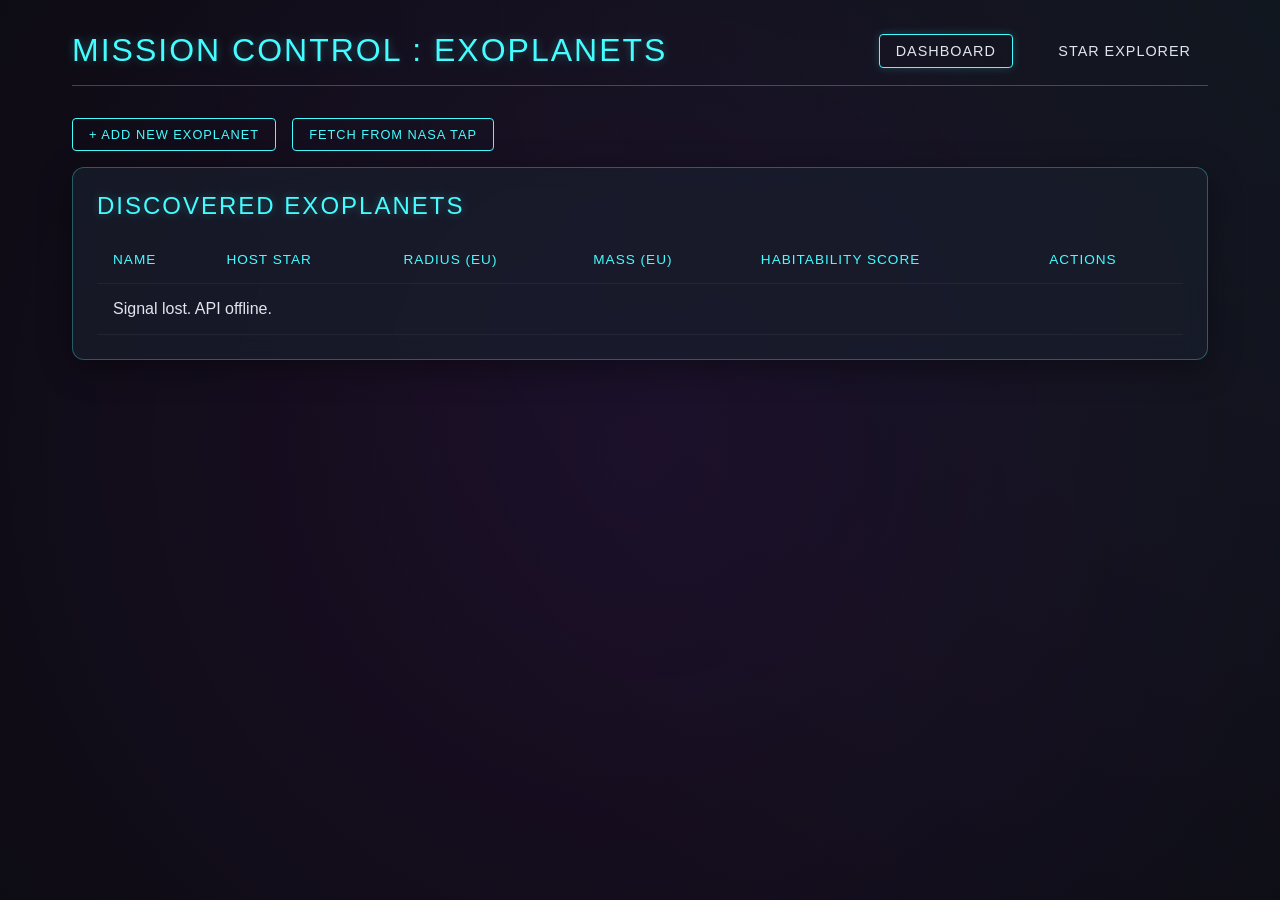
==== frontend/index.html @ 8d5ca217 "Complete project modules: backend, frontend, database scripts" ====
<!DOCTYPE html>
<html lang="en">
<head>
    <meta charset="UTF-8">
    <meta name="viewport" content="width=device-width, initial-scale=1.0">
    <title>Exoplanet Habitability Catalog</title>
    <link rel="stylesheet" href="css/style.css">
</head>
<body>
    <div class="container">
        <header>
            <h1>MISSION CONTROL : EXOPLANETS</h1>
            <nav>
                <a href="index.html" class="active">Dashboard</a>
                <a href="star-explorer.html">Star Explorer</a>
            </nav>
        </header>

        <div class="controls">
            <button class="btn" id="btnAddPlanet">+ Add New Exoplanet</button>
            <button class="btn" id="btnFetchNasa">Fetch from NASA TAP</button>
        </div>

        <div class="glass-panel">
            <h2>Discovered Exoplanets</h2>
            <table id="planetsTable">
                <thead>
                    <tr>
                        <th>Name</th>
                        <th>Host Star</th>
                        <th>Radius (Eu)</th>
                        <th>Mass (Eu)</th>
                        <th>Habitability Score</th>
                        <th>Actions</th>
                    </tr>
                </thead>
                <tbody>
                    <!-- Populated by JS -->
                </tbody>
            </table>
        </div>
    </div>

    <!-- Modal for Add/Edit -->
    <div class="modal-backdrop" id="planetModal">
        <div class="glass-panel modal">
            <h2 id="modalTitle">Add Exoplanet</h2>
            <form id="planetForm">
                <input type="hidden" id="planetId">
                <div class="form-group">
                    <label>Planet Name</label>
                    <input type="text" id="name" required>
                </div>
                <div class="form-group">
                    <label>Star ID (Temporary text input)</label>
                    <input type="number" id="starId" value="1" required>
                </div>
                <div class="form-group">
                    <label>Radius (Earth Radii)</label>
                    <input type="number" step="0.01" id="radius">
                </div>
                <div class="form-group">
                    <label>Mass (Earth Masses)</label>
                    <input type="number" step="0.01" id="mass">
                </div>
                <div class="form-group">
                    <label>Orbital Period (Days)</label>
                    <input type="number" step="0.01" id="orbitalPeriod">
                </div>
                <div class="form-group">
                    <label>Equilibrium Temp (K)</label>
                    <input type="number" step="0.1" id="temp">
                </div>
                <div style="display:flex; gap:1rem; margin-top:1.5rem">
                    <button type="submit" class="btn">Save</button>
                    <button type="button" class="btn btn-danger" id="btnCancel">Cancel</button>
                </div>
            </form>
        </div>
    </div>

    <script src="js/app.js"></script>
</body>
</html>
---- frontend/css/style.css ----
:root {
  --bg-color: #0b0c10;
  --panel-bg: rgba(25, 30, 45, 0.7);
  --panel-border: rgba(69, 252, 255, 0.3);
  --accent-cyan: #45fcff;
  --accent-purple: #b624ff;
  --text-main: #e0e6ed;
  --text-muted: #8b9eb5;
  --danger: #ff4c4c;
  --success: #39ff14;
}

* {
  box-sizing: border-box;
  margin: 0;
  padding: 0;
}

body {
  background: var(--bg-color) url('https://www.transparenttextures.com/patterns/stardust.png');
  color: var(--text-main);
  font-family: 'Segoe UI', Tahoma, Geneva, Verdana, sans-serif;
  min-height: 100vh;
  position: relative;
}

/* Nebula effect */
body::before {
  content: '';
  position: fixed;
  top: -50%;
  left: -50%;
  width: 200%;
  height: 200%;
  background: radial-gradient(circle at center, rgba(182, 36, 255, 0.1) 0%, transparent 60%),
              radial-gradient(circle at 80% 20%, rgba(69, 252, 255, 0.05) 0%, transparent 50%);
  z-index: -1;
}

.container {
  max-width: 1200px;
  margin: 0 auto;
  padding: 2rem;
}

header {
  display: flex;
  justify-content: space-between;
  align-items: center;
  margin-bottom: 2rem;
  padding-bottom: 1rem;
  border-bottom: 1px solid var(--panel-border);
}

h1, h2 {
  font-weight: 300;
  letter-spacing: 2px;
  text-transform: uppercase;
  color: var(--accent-cyan);
  text-shadow: 0 0 10px rgba(69, 252, 255, 0.3);
}

nav a {
  color: var(--text-main);
  text-decoration: none;
  margin-left: 1.5rem;
  padding: 0.5rem 1rem;
  border: 1px solid transparent;
  transition: all 0.3s ease;
  text-transform: uppercase;
  font-size: 0.9rem;
  letter-spacing: 1px;
}

nav a:hover, nav a.active {
  border-color: var(--accent-cyan);
  border-radius: 4px;
  box-shadow: 0 0 10px rgba(69, 252, 255, 0.2);
}

.glass-panel {
  background: var(--panel-bg);
  backdrop-filter: blur(10px);
  -webkit-backdrop-filter: blur(10px);
  border: 1px solid var(--panel-border);
  border-radius: 12px;
  padding: 1.5rem;
  box-shadow: 0 8px 32px 0 rgba(0, 0, 0, 0.37);
  margin-bottom: 1.5rem;
}

/* Table styles */
table {
  width: 100%;
  border-collapse: collapse;
  margin-top: 1rem;
}

th, td {
  padding: 1rem;
  text-align: left;
  border-bottom: 1px solid rgba(255,255,255,0.05);
}

th {
  color: var(--accent-cyan);
  font-weight: 500;
  letter-spacing: 1px;
  text-transform: uppercase;
  font-size: 0.85rem;
}

tr:hover {
  background-color: rgba(255,255,255,0.02);
}

/* Buttons */
.btn {
  background: transparent;
  color: var(--accent-cyan);
  border: 1px solid var(--accent-cyan);
  padding: 0.5rem 1rem;
  border-radius: 4px;
  cursor: pointer;
  transition: all 0.3s;
  text-transform: uppercase;
  font-size: 0.8rem;
  letter-spacing: 1px;
}

.btn:hover {
  background: rgba(69, 252, 255, 0.1);
  box-shadow: 0 0 10px rgba(69, 252, 255, 0.3);
}

.btn-danger {
  color: var(--danger);
  border-color: var(--danger);
}
.btn-danger:hover {
  background: rgba(255, 76, 76, 0.1);
  box-shadow: 0 0 10px rgba(255, 76, 76, 0.3);
}

/* Score Ring */
.score-badge {
  display: inline-block;
  padding: 0.3rem 0.6rem;
  border-radius: 20px;
  font-weight: bold;
  font-size: 0.9rem;
}
.score-high { color: var(--success); text-shadow: 0 0 5px rgba(57,255,20,0.5); }
.score-med { color: #ffd700; text-shadow: 0 0 5px rgba(255,215,0,0.5); }
.score-low { color: var(--danger); text-shadow: 0 0 5px rgba(255,76,76,0.5); }

/* Drift Alert */
.drift-alert {
  font-size: 0.8rem;
  color: #ff9800;
  margin-top: 0.2rem;
  display: flex;
  align-items: center;
  gap: 0.3rem;
}

/* Modal */
.modal-backdrop {
  position: fixed;
  top: 0; left: 0; width: 100%; height: 100%;
  background: rgba(0,0,0,0.7);
  backdrop-filter: blur(5px);
  display: none;
  justify-content: center;
  align-items: center;
  z-index: 1000;
}

.modal {
  width: 500px;
  max-width: 90%;
}

.modal.active, .modal-backdrop.active {
  display: flex;
}

.form-group {
  margin-bottom: 1rem;
}
.form-group label {
  display: block;
  margin-bottom: 0.5rem;
  color: var(--text-muted);
  font-size: 0.9rem;
}
.form-group input, .form-group select {
  width: 100%;
  background: rgba(0,0,0,0.3);
  border: 1px solid rgba(255,255,255,0.1);
  color: #fff;
  padding: 0.75rem;
  border-radius: 4px;
}
.form-group input:focus {
  outline: none;
  border-color: var(--accent-cyan);
}

.controls {
  display: flex;
  gap: 1rem;
  margin-bottom: 1rem;
}
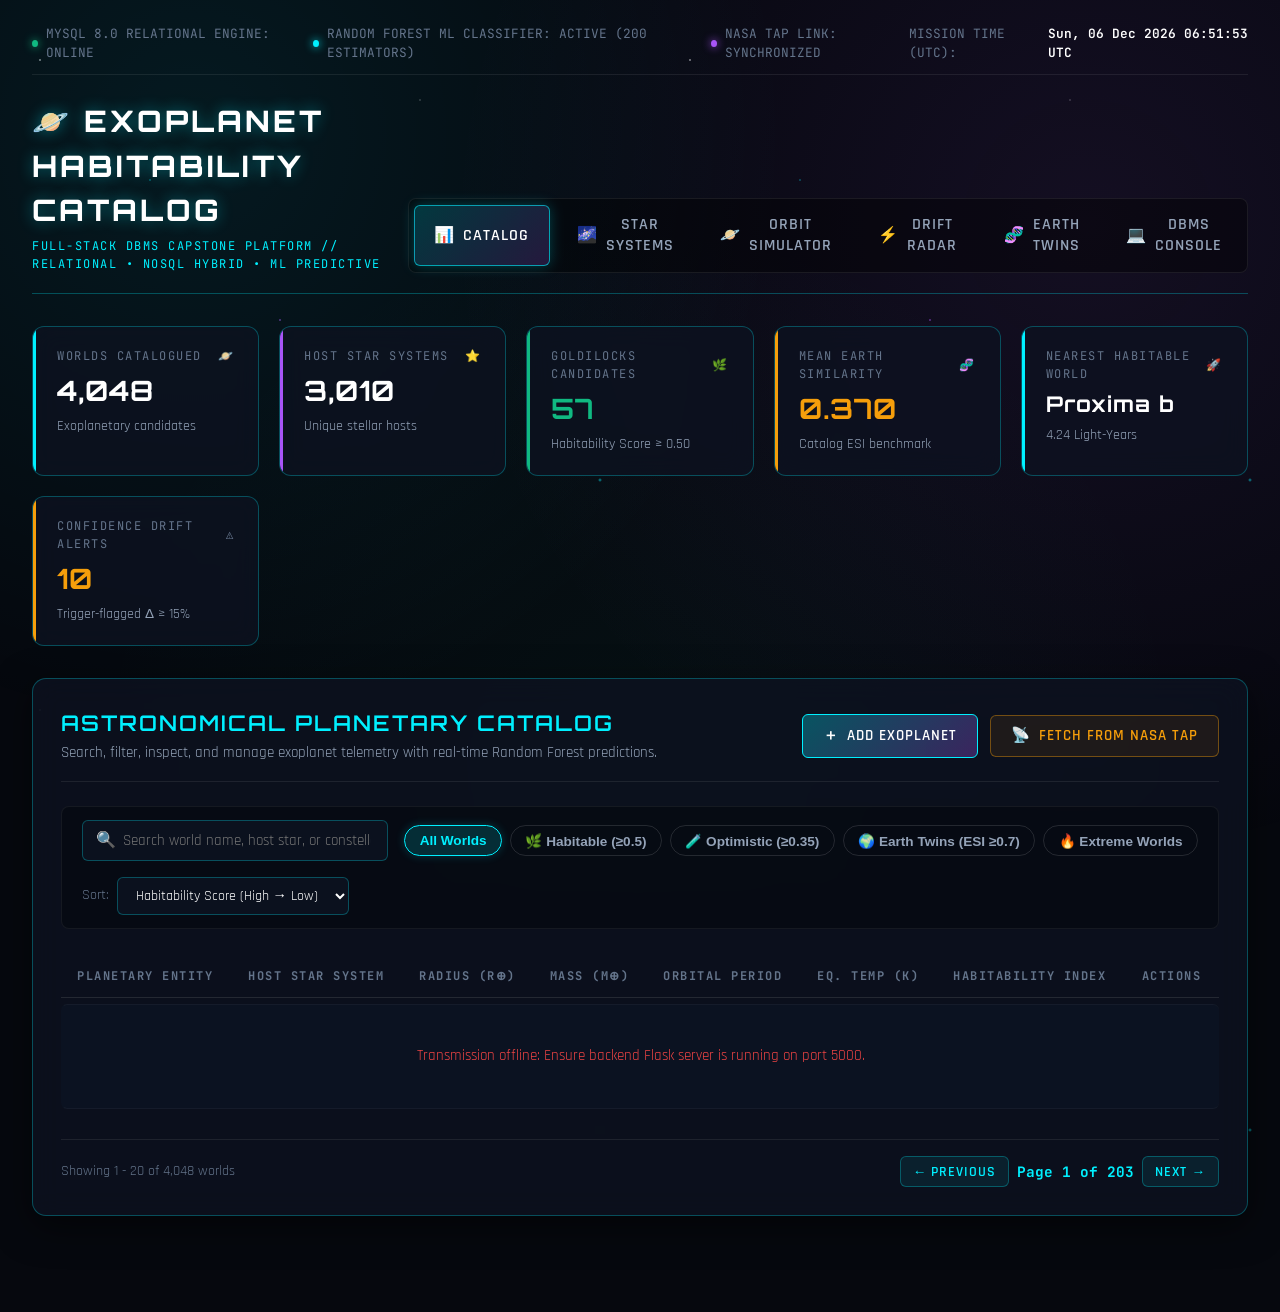
==== commit 43fb0b15: "Mega DBMS Upgrade: 3010 real star systems, 3NF schema, interactive orbit simulator, SQL workbench co" ====
--- a/frontend/index.html
+++ b/frontend/index.html
@@ -3,82 +3,462 @@
 <head>
     <meta charset="UTF-8">
     <meta name="viewport" content="width=device-width, initial-scale=1.0">
-    <title>Exoplanet Habitability Catalog</title>
+    <title>Exoplanet Habitability Catalog // DBMS Mission Control</title>
     <link rel="stylesheet" href="css/style.css">
 </head>
 <body>
-    <div class="container">
-        <header>
-            <h1>MISSION CONTROL : EXOPLANETS</h1>
-            <nav>
-                <a href="index.html" class="active">Dashboard</a>
-                <a href="star-explorer.html">Star Explorer</a>
+    <div class="mission-wrapper">
+        <!-- TOP TELEMETRY STATUS BAR -->
+        <div class="telemetry-ticker">
+            <div class="ticker-items">
+                <div class="ticker-item">
+                    <span class="pulse-dot"></span>
+                    <span>MYSQL 8.0 RELATIONAL ENGINE: ONLINE</span>
+                </div>
+                <div class="ticker-item">
+                    <span class="pulse-dot blue"></span>
+                    <span>RANDOM FOREST ML CLASSIFIER: ACTIVE (200 ESTIMATORS)</span>
+                </div>
+                <div class="ticker-item">
+                    <span class="pulse-dot purple"></span>
+                    <span>NASA TAP LINK: SYNCHRONIZED</span>
+                </div>
+            </div>
+            <div class="ticker-item">
+                <span>MISSION TIME (UTC):</span>
+                <span id="missionTimeClock" style="color: #fff; font-weight: 600;">--:--:-- UTC</span>
+            </div>
+        </div>
+
+        <!-- MAIN MISSION HEADER -->
+        <header class="mission-header">
+            <div class="brand-title">
+                <h1>🪐 EXOPLANET HABITABILITY CATALOG</h1>
+                <div class="badge-sub">FULL-STACK DBMS CAPSTONE PLATFORM // RELATIONAL • NOSQL HYBRID • ML PREDICTIVE</div>
+            </div>
+            <nav class="nav-tabs">
+                <button class="tab-btn active" data-tab="catalog"><span class="tab-icon">📊</span> Catalog</button>
+                <button class="tab-btn" data-tab="stars"><span class="tab-icon">🌌</span> Star Systems</button>
+                <button class="tab-btn" data-tab="orbit"><span class="tab-icon">🪐</span> Orbit Simulator</button>
+                <button class="tab-btn" data-tab="drift"><span class="tab-icon">⚡</span> Drift Radar</button>
+                <button class="tab-btn" data-tab="twins"><span class="tab-icon">🧬</span> Earth Twins</button>
+                <button class="tab-btn" data-tab="dbms"><span class="tab-icon">💻</span> DBMS Console</button>
             </nav>
         </header>
 
-        <div class="controls">
-            <button class="btn" id="btnAddPlanet">+ Add New Exoplanet</button>
-            <button class="btn" id="btnFetchNasa">Fetch from NASA TAP</button>
-        </div>
-
-        <div class="glass-panel">
-            <h2>Discovered Exoplanets</h2>
-            <table id="planetsTable">
-                <thead>
-                    <tr>
-                        <th>Name</th>
-                        <th>Host Star</th>
-                        <th>Radius (Eu)</th>
-                        <th>Mass (Eu)</th>
-                        <th>Habitability Score</th>
-                        <th>Actions</th>
-                    </tr>
-                </thead>
-                <tbody>
-                    <!-- Populated by JS -->
-                </tbody>
-            </table>
-        </div>
+        <!-- MISSION CONTROL HUD CARDS -->
+        <section class="hud-grid" id="hudMetricsGrid">
+            <div class="hud-card">
+                <div class="hud-label"><span>Worlds Catalogued</span> <span>🪐</span></div>
+                <div class="hud-value" id="hudTotalPlanets">4,048</div>
+                <div class="hud-sub">Exoplanetary candidates</div>
+            </div>
+            <div class="hud-card purple">
+                <div class="hud-label"><span>Host Star Systems</span> <span>⭐</span></div>
+                <div class="hud-value" id="hudTotalStars">3,010</div>
+                <div class="hud-sub">Unique stellar hosts</div>
+            </div>
+            <div class="hud-card emerald">
+                <div class="hud-label"><span>Goldilocks Candidates</span> <span>🌿</span></div>
+                <div class="hud-value" id="hudHabitableCount" style="color: var(--accent-emerald);">57</div>
+                <div class="hud-sub">Habitability Score &ge; 0.50</div>
+            </div>
+            <div class="hud-card gold">
+                <div class="hud-label"><span>Mean Earth Similarity</span> <span>🧬</span></div>
+                <div class="hud-value" id="hudAvgEsi" style="color: var(--accent-gold);">0.370</div>
+                <div class="hud-sub">Catalog ESI benchmark</div>
+            </div>
+            <div class="hud-card">
+                <div class="hud-label"><span>Nearest Habitable World</span> <span>🚀</span></div>
+                <div class="hud-value" id="hudNearestWorld" style="font-size: 1.35rem;">Proxima b</div>
+                <div class="hud-sub" id="hudNearestDist">4.24 Light-Years</div>
+            </div>
+            <div class="hud-card gold">
+                <div class="hud-label"><span>Confidence Drift Alerts</span> <span>⚠️</span></div>
+                <div class="hud-value" id="hudDriftCount" style="color: var(--accent-gold);">10</div>
+                <div class="hud-sub">Trigger-flagged &Delta; &ge; 15%</div>
+            </div>
+        </section>
+
+        <!-- ==================================================================
+             TAB 1: CATALOG DASHBOARD
+             ================================================================== -->
+        <main class="tab-content active" id="tab-catalog">
+            <div class="glass-panel">
+                <div class="panel-header-row">
+                    <div class="panel-title">
+                        <h2>Astronomical Planetary Catalog</h2>
+                        <p>Search, filter, inspect, and manage exoplanet telemetry with real-time Random Forest predictions.</p>
+                    </div>
+                    <div class="btn-action-group">
+                        <button class="btn-cyber primary" id="btnOpenAddModal"><span>＋</span> Add Exoplanet</button>
+                        <button class="btn-cyber gold" id="btnTriggerNasaFetch"><span>📡</span> Fetch from NASA TAP</button>
+                    </div>
+                </div>
+
+                <!-- FILTER CONTROLS TOOLBAR -->
+                <div class="filter-toolbar">
+                    <div class="search-box">
+                        <span class="search-icon">🔍</span>
+                        <input type="text" id="catalogSearchInput" placeholder="Search world name, host star, or constellation...">
+                    </div>
+
+                    <div class="filter-pills" id="tierFilterPills">
+                        <button class="pill-btn active" data-filter="all">All Worlds</button>
+                        <button class="pill-btn" data-filter="habitable">🌿 Habitable (&ge;0.5)</button>
+                        <button class="pill-btn" data-filter="optimistic">🧪 Optimistic (&ge;0.35)</button>
+                        <button class="pill-btn" data-filter="earth_like">🌍 Earth Twins (ESI &ge;0.7)</button>
+                        <button class="pill-btn" data-filter="extreme">🔥 Extreme Worlds</button>
+                    </div>
+
+                    <div class="sort-select-wrapper">
+                        <span>Sort:</span>
+                        <select class="cyber-select" id="catalogSortSelect">
+                            <option value="habitability">Habitability Score (High &rarr; Low)</option>
+                            <option value="esi">Earth Similarity Index</option>
+                            <option value="distance">Distance from Earth (Nearest)</option>
+                            <option value="name">Planet Name (A &rarr; Z)</option>
+                            <option value="year">Discovery Year (Newest)</option>
+                            <option value="radius">Planet Radius</option>
+                            <option value="mass">Planet Mass</option>
+                        </select>
+                    </div>
+                </div>
+
+                <!-- PLANETARY DATA TABLE -->
+                <div class="table-responsive">
+                    <table class="cyber-table" id="catalogTable">
+                        <thead>
+                            <tr>
+                                <th>Planetary Entity</th>
+                                <th>Host Star System</th>
+                                <th>Radius (R⊕)</th>
+                                <th>Mass (M⊕)</th>
+                                <th>Orbital Period</th>
+                                <th>Eq. Temp (K)</th>
+                                <th>Habitability Index</th>
+                                <th>Actions</th>
+                            </tr>
+                        </thead>
+                        <tbody id="catalogTableBody">
+                            <tr>
+                                <td colspan="8" style="text-align: center; padding: 2.5rem; color: var(--text-muted);">
+                                    Connecting to MySQL Database Engine...
+                                </td>
+                            </tr>
+                        </tbody>
+                    </table>
+                </div>
+
+                <!-- PAGINATION BAR -->
+                <div class="pagination-row">
+                    <div id="paginationInfoText">Showing 1 - 20 of 4,048 worlds</div>
+                    <div class="pagination-controls">
+                        <button class="btn-cyber sm" id="btnPrevPage">&larr; Previous</button>
+                        <span id="currentPageBadge" style="font-family: var(--font-mono); color: var(--accent-cyan); font-weight: 700;">Page 1 of 203</span>
+                        <button class="btn-cyber sm" id="btnNextPage">Next &rarr;</button>
+                    </div>
+                </div>
+            </div>
+        </main>
+
+        <!-- ==================================================================
+             TAB 2: STAR SYSTEMS EXPLORER
+             ================================================================== -->
+        <section class="tab-content" id="tab-stars" style="display: none;">
+            <div class="glass-panel">
+                <div class="panel-header-row">
+                    <div class="panel-title">
+                        <h2>Host Star Systems Census</h2>
+                        <p>Explore 3,010 stellar systems with foreign key relationships, multi-planet families, and spectral classifications.</p>
+                    </div>
+                    <div class="search-box" style="max-width: 320px;">
+                        <span class="search-icon">🔍</span>
+                        <input type="text" id="starsSearchInput" placeholder="Search star or constellation...">
+                    </div>
+                </div>
+                <div class="stars-grid" id="starsGridContainer">
+                    <!-- Populated via JavaScript -->
+                </div>
+                <div class="pagination-row">
+                    <div id="starsPaginationInfo">Showing 1 - 24 of 3,010 stars</div>
+                    <div class="pagination-controls">
+                        <button class="btn-cyber sm" id="btnPrevStarsPage">&larr; Previous</button>
+                        <span id="currentStarsPageBadge" style="font-family: var(--font-mono); color: var(--accent-purple); font-weight: 700;">Page 1</span>
+                        <button class="btn-cyber sm" id="btnNextStarsPage">Next &rarr;</button>
+                    </div>
+                </div>
+            </div>
+        </section>
+
+        <!-- ==================================================================
+             TAB 3: INTERACTIVE 2D ORBIT SIMULATOR
+             ================================================================== -->
+        <section class="tab-content" id="tab-orbit" style="display: none;">
+            <div class="glass-panel">
+                <div class="panel-header-row">
+                    <div class="panel-title">
+                        <h2>Orbital Dynamics & Habitable Zone Simulator</h2>
+                        <p>Keplerian orbital simulation visualizing the circumstellar Goldilocks liquid-water zone around host stars.</p>
+                    </div>
+                    <div class="btn-action-group">
+                        <label style="font-family: var(--font-mono); font-size: 0.85rem; color: var(--text-muted);">SELECT SYSTEM:</label>
+                        <select class="cyber-select" id="orbitSystemSelector">
+                            <option value="TRAPPIST-1">TRAPPIST-1 (7 Planets - 3 Habitable)</option>
+                            <option value="Kepler-90">Kepler-90 (8 Planets - Full Solar Analog)</option>
+                            <option value="Proxima Centauri">Proxima Centauri (Nearest Neighbor - 4.24 LY)</option>
+                            <option value="Kepler-452">Kepler-452 (Earth 2.0 Host Star)</option>
+                            <option value="HD 219134">HD 219134 (6 Planets Super-Earth System)</option>
+                            <option value="Gliese 667 C">Gliese 667 C (Triple Star Habitable Candidate)</option>
+                        </select>
+                        <button class="btn-cyber sm" id="btnToggleSimSpeed">Speed: 1x</button>
+                    </div>
+                </div>
+
+                <div class="simulator-layout">
+                    <div class="canvas-container">
+                        <canvas id="orbitCanvas" width="700" height="480"></canvas>
+                        <div class="canvas-hud-overlay" id="orbitCanvasHud">
+                            <div>SYSTEM: <span id="simSystemName" style="color: #fff;">TRAPPIST-1</span></div>
+                            <div>SCALE: <span id="simScaleReadout">0.25 AU Max</span></div>
+                        </div>
+                        <div class="goldilocks-legend">
+                            <span class="legend-swatch"></span>
+                            <span>CIRCUMSTELLAR HABITABLE ZONE (0.02 - 0.05 AU)</span>
+                        </div>
+                    </div>
+
+                    <div style="display: flex; flex-direction: column; gap: 1rem;">
+                        <div class="hud-card" style="border-color: rgba(16, 185, 129, 0.4);">
+                            <div class="hud-label"><span>Stellar Goldilocks Parameters</span> <span>☀️</span></div>
+                            <div id="simStarParamsReadout" style="font-size: 0.95rem; color: var(--text-secondary); line-height: 1.6;">
+                                Loading stellar physics...
+                            </div>
+                        </div>
+                        <div class="hud-card purple" style="flex-grow: 1;">
+                            <div class="hud-label"><span>Orbiting Planetary Fleet</span> <span>🪐</span></div>
+                            <div id="simPlanetsListReadout" style="font-size: 0.9rem; max-height: 250px; overflow-y: auto;">
+                                Loading planets...
+                            </div>
+                        </div>
+                    </div>
+                </div>
+            </div>
+        </section>
+
+        <!-- ==================================================================
+             TAB 4: CONFIDENCE DRIFT RADAR
+             ================================================================== -->
+        <section class="tab-content" id="tab-drift" style="display: none;">
+            <div class="glass-panel">
+                <div class="panel-header-row">
+                    <div class="panel-title">
+                        <h2>Confidence Drift Intelligence Terminal</h2>
+                        <p>Powered by MySQL <code>AFTER UPDATE</code> triggers, tracking historical volatility in machine learning habitability predictions as telescope telemetry refines.</p>
+                    </div>
+                    <div class="btn-cyber sm gold">Trigger Audit Active</div>
+                </div>
+
+                <div style="background: rgba(245, 158, 11, 0.07); border: 1px dashed rgba(245, 158, 11, 0.35); padding: 1rem 1.25rem; border-radius: 8px; margin-bottom: 1.5rem; font-size: 0.9rem; color: var(--text-secondary); line-height: 1.6;">
+                    <strong style="color: var(--accent-gold);">⚡ HOW CONFIDENCE DRIFT WORKS IN DBMS:</strong> 
+                    When scientists update a planet's mass or radius, a MySQL trigger computes the delta <code>&Delta; = NEW - OLD</code>. If the score shifts by &ge; 15%, the trigger flags an audit event (<code>is_drift_alert = 1</code>) and logs the physical justification to <code>habitability_log</code> without touching backend application logic!
+                </div>
+
+                <div class="table-responsive">
+                    <table class="cyber-table">
+                        <thead>
+                            <tr>
+                                <th>Timestamp</th>
+                                <th>Planetary Entity</th>
+                                <th>Host Star</th>
+                                <th>Previous Score</th>
+                                <th>Updated Score</th>
+                                <th>Drift Delta (&Delta;)</th>
+                                <th>Audit Reason / Telescope Event</th>
+                            </tr>
+                        </thead>
+                        <tbody id="driftRadarTableBody">
+                            <tr>
+                                <td colspan="7" style="text-align: center; padding: 2rem;">Loading drift radar data...</td>
+                            </tr>
+                        </tbody>
+                    </table>
+                </div>
+            </div>
+        </section>
+
+        <!-- ==================================================================
+             TAB 5: TOP EARTH TWINS
+             ================================================================== -->
+        <section class="tab-content" id="tab-twins" style="display: none;">
+            <div class="glass-panel">
+                <div class="panel-header-row">
+                    <div class="panel-title">
+                        <h2>Top Earth Twins Leaderboard</h2>
+                        <p>The 25 closest analogs to Earth ranked by weighted composite of Earth Similarity Index (ESI) and Random Forest prediction.</p>
+                    </div>
+                </div>
+                <div class="stars-grid" id="earthTwinsGrid">
+                    <!-- Populated via JavaScript -->
+                </div>
+            </div>
+        </section>
+
+        <!-- ==================================================================
+             TAB 6: DBMS ARCHITECTURE & SQL WORKBENCH
+             ================================================================== -->
+        <section class="tab-content" id="tab-dbms" style="display: none;">
+            <div class="glass-panel">
+                <div class="panel-header-row">
+                    <div class="panel-title">
+                        <h2>DBMS Architecture Inspector & Live SQL Sandbox</h2>
+                        <p>Interact with the database engine. Execute Stored Procedures, query Views, examine execution plans, and inspect ACID properties in real-time.</p>
+                    </div>
+                </div>
+
+                <div class="workbench-grid">
+                    <!-- PRESETS SIDEBAR -->
+                    <div class="saved-queries-sidebar">
+                        <h3>DBMS Artifacts</h3>
+                        <div style="font-size: 0.8rem; color: var(--text-muted); margin-bottom: 0.75rem;">Click to load & execute:</div>
+
+                        <button class="query-preset-btn" data-sql="CALL sp_GetCatalogOverviewStats()">
+                            <span style="color: var(--accent-cyan); font-weight: 700;">PROCEDURE:</span><br>sp_GetCatalogOverviewStats()
+                        </button>
+                        <button class="query-preset-btn" data-sql="SELECT * FROM v_goldilocks_candidates LIMIT 15">
+                            <span style="color: var(--accent-emerald); font-weight: 700;">VIEW:</span><br>v_goldilocks_candidates
+                        </button>
+                        <button class="query-preset-btn" data-sql="SELECT * FROM v_confidence_drift_alerts LIMIT 15">
+                            <span style="color: var(--accent-gold); font-weight: 700;">VIEW:</span><br>v_confidence_drift_alerts
+                        </button>
+                        <button class="query-preset-btn" data-sql="SELECT * FROM v_top_earth_twins LIMIT 10">
+                            <span style="color: var(--accent-purple); font-weight: 700;">VIEW:</span><br>v_top_earth_twins
+                        </button>
+                        <button class="query-preset-btn" data-sql="SELECT * FROM v_star_systems_summary WHERE total_planets >= 4 LIMIT 10">
+                            <span style="color: var(--accent-blue); font-weight: 700;">VIEW:</span><br>v_star_systems_summary (4+ Planets)
+                        </button>
+                        <button class="query-preset-btn" data-sql="SELECT * FROM system_audit_trail ORDER BY performed_at DESC LIMIT 15">
+                            <span style="color: #fff; font-weight: 700;">AUDIT TRAIL:</span><br>system_audit_trail
+                        </button>
+                        <button class="query-preset-btn" data-sql="EXPLAIN SELECT * FROM exoplanets WHERE predicted_habitability >= 0.50">
+                            <span style="color: #f43f5e; font-weight: 700;">INDEX EXPLAIN:</span><br>EXPLAIN habitability query
+                        </button>
+                    </div>
+
+                    <!-- QUERY EDITOR & OUTPUT -->
+                    <div class="query-editor-box">
+                        <textarea class="sql-input-area" id="sqlQueryText" placeholder="Enter custom SQL query (SELECT, CALL, EXPLAIN, SHOW)...">CALL sp_GetCatalogOverviewStats()</textarea>
+                        
+                        <div style="display: flex; justify-content: space-between; align-items: center;">
+                            <button class="btn-cyber primary" id="btnExecuteSql"><span>⚡</span> Execute Query</button>
+                            <span id="queryBenchmarkLabel" style="font-family: var(--font-mono); font-size: 0.85rem; color: var(--accent-cyan);">Ready</span>
+                        </div>
+
+                        <div class="console-output-panel" id="sqlConsoleOutput">
+                            <div style="color: var(--text-muted);">Query output will display here with execution time benchmark...</div>
+                        </div>
+                    </div>
+                </div>
+            </div>
+        </section>
     </div>
 
-    <!-- Modal for Add/Edit -->
-    <div class="modal-backdrop" id="planetModal">
-        <div class="glass-panel modal">
-            <h2 id="modalTitle">Add Exoplanet</h2>
-            <form id="planetForm">
-                <input type="hidden" id="planetId">
-                <div class="form-group">
-                    <label>Planet Name</label>
-                    <input type="text" id="name" required>
-                </div>
-                <div class="form-group">
-                    <label>Star ID (Temporary text input)</label>
-                    <input type="number" id="starId" value="1" required>
-                </div>
-                <div class="form-group">
-                    <label>Radius (Earth Radii)</label>
-                    <input type="number" step="0.01" id="radius">
-                </div>
-                <div class="form-group">
-                    <label>Mass (Earth Masses)</label>
-                    <input type="number" step="0.01" id="mass">
-                </div>
-                <div class="form-group">
-                    <label>Orbital Period (Days)</label>
-                    <input type="number" step="0.01" id="orbitalPeriod">
-                </div>
-                <div class="form-group">
-                    <label>Equilibrium Temp (K)</label>
-                    <input type="number" step="0.1" id="temp">
-                </div>
-                <div style="display:flex; gap:1rem; margin-top:1.5rem">
-                    <button type="submit" class="btn">Save</button>
-                    <button type="button" class="btn btn-danger" id="btnCancel">Cancel</button>
+    <!-- ======================================================================
+         MODAL: ADD / EDIT EXOPLANET
+         ====================================================================== -->
+    <div class="modal-backdrop" id="planetFormModal">
+        <div class="modal-box">
+            <div class="modal-header">
+                <h2 id="planetModalTitle">Catalogue New Exoplanetary Body</h2>
+                <button class="modal-close-btn" id="btnClosePlanetModal">&times;</button>
+            </div>
+            <form id="planetCrudForm">
+                <input type="hidden" id="formPlanetId">
+                <div class="form-grid-2">
+                    <div class="form-group">
+                        <label>Planetary Designation *</label>
+                        <input type="text" id="formName" required placeholder="e.g. Kepler-452 b">
+                    </div>
+                    <div class="form-group">
+                        <label>Host Star ID (or Name) *</label>
+                        <input type="number" id="formStarId" required value="1" placeholder="Star ID">
+                    </div>
+                </div>
+
+                <div class="form-grid-2">
+                    <div class="form-group">
+                        <label>Planetary Classification</label>
+                        <select id="formPlanetType">
+                            <option value="Terran">Terran (Earth-size rocky world)</option>
+                            <option value="Superterran">Superterran (Super-Earth)</option>
+                            <option value="Neptunian">Neptunian (Ice Giant)</option>
+                            <option value="Jovian">Jovian (Gas Giant)</option>
+                            <option value="Subterran">Subterran (Mars/Mercury-size)</option>
+                        </select>
+                    </div>
+                    <div class="form-group">
+                        <label>Radius (Earth Radii - R⊕)</label>
+                        <input type="number" step="0.001" id="formRadius" placeholder="1.0">
+                    </div>
+                </div>
+
+                <div class="form-grid-2">
+                    <div class="form-group">
+                        <label>Mass (Earth Masses - M⊕)</label>
+                        <input type="number" step="0.001" id="formMass" placeholder="1.0">
+                    </div>
+                    <div class="form-group">
+                        <label>Orbital Period (Days)</label>
+                        <input type="number" step="0.001" id="formPeriod" placeholder="365.25">
+                    </div>
+                </div>
+
+                <div class="form-grid-2">
+                    <div class="form-group">
+                        <label>Semi-Major Axis (Distance in AU)</label>
+                        <input type="number" step="0.0001" id="formDistance" placeholder="1.000">
+                    </div>
+                    <div class="form-group">
+                        <label>Equilibrium Temp (Kelvin)</label>
+                        <input type="number" step="0.1" id="formTemp" placeholder="255.0">
+                    </div>
+                </div>
+
+                <div class="form-grid-2">
+                    <div class="form-group">
+                        <label>Earth Similarity Index (ESI)</label>
+                        <input type="number" step="0.001" id="formEsi" placeholder="Auto-calculated if blank">
+                    </div>
+                    <div class="form-group">
+                        <label>Discovery Year</label>
+                        <input type="number" id="formYear" value="2026">
+                    </div>
+                </div>
+
+                <div style="display: flex; justify-content: flex-end; gap: 1rem; margin-top: 1.5rem; padding-top: 1rem; border-top: 1px solid rgba(255, 255, 255, 0.1);">
+                    <button type="button" class="btn-cyber sm" id="btnCancelPlanetModal">Cancel</button>
+                    <button type="submit" class="btn-cyber primary">Compute ML Score & Save</button>
                 </div>
             </form>
         </div>
     </div>
 
+    <!-- ======================================================================
+         MODAL: DEEP TELEMETRY & NOSQL INSPECTOR
+         ====================================================================== -->
+    <div class="modal-backdrop" id="detailModal">
+        <div class="modal-box" style="width: 820px;">
+            <div class="modal-header">
+                <h2 id="detailPlanetName">Planetary Telemetry Dossier</h2>
+                <button class="modal-close-btn" id="btnCloseDetailModal">&times;</button>
+            </div>
+            <div id="detailModalBody">
+                <!-- Populated via JavaScript -->
+            </div>
+        </div>
+    </div>
+
+    <!-- APP JAVASCRIPT -->
     <script src="js/app.js"></script>
 </body>
 </html>
--- a/frontend/css/style.css
+++ b/frontend/css/style.css
@@ -1,13 +1,23 @@
+@import url('https://fonts.googleapis.com/css2?family=Orbitron:wght@400;600;800&family=Rajdhani:wght@400;500;600;700&family=JetBrains+Mono:wght@400;600&display=swap');
+
 :root {
-  --bg-color: #0b0c10;
-  --panel-bg: rgba(25, 30, 45, 0.7);
-  --panel-border: rgba(69, 252, 255, 0.3);
-  --accent-cyan: #45fcff;
-  --accent-purple: #b624ff;
-  --text-main: #e0e6ed;
-  --text-muted: #8b9eb5;
-  --danger: #ff4c4c;
-  --success: #39ff14;
+  --bg-deep: #06080e;
+  --bg-card: rgba(13, 19, 33, 0.78);
+  --bg-card-hover: rgba(22, 32, 54, 0.85);
+  --border-cyan: rgba(0, 240, 255, 0.28);
+  --border-glow: rgba(0, 240, 255, 0.6);
+  --accent-cyan: #00f0ff;
+  --accent-purple: #a855f7;
+  --accent-gold: #f59e0b;
+  --accent-emerald: #10b981;
+  --accent-crimson: #ef4444;
+  --accent-blue: #3b82f6;
+  --text-primary: #f1f5f9;
+  --text-secondary: #94a3b8;
+  --text-muted: #64748b;
+  --font-display: 'Orbitron', -apple-system, sans-serif;
+  --font-ui: 'Rajdhani', -apple-system, sans-serif;
+  --font-mono: 'JetBrains Mono', monospace;
 }
 
 * {
@@ -17,172 +27,876 @@
 }
 
 body {
-  background: var(--bg-color) url('https://www.transparenttextures.com/patterns/stardust.png');
-  color: var(--text-main);
-  font-family: 'Segoe UI', Tahoma, Geneva, Verdana, sans-serif;
+  background-color: var(--bg-deep);
+  background-image: 
+    radial-gradient(1.5px 1.5px at 40px 60px, rgba(255,255,255,0.7), transparent),
+    radial-gradient(1px 1px at 150px 180px, rgba(0,240,255,0.8), transparent),
+    radial-gradient(1.5px 1.5px at 280px 320px, rgba(168,85,247,0.7), transparent),
+    radial-gradient(1px 1px at 420px 100px, rgba(255,255,255,0.5), transparent),
+    radial-gradient(2px 2px at 600px 480px, rgba(0,240,255,0.6), transparent);
+  background-size: 650px 650px;
+  color: var(--text-primary);
+  font-family: var(--font-ui);
+  font-size: 16px;
+  line-height: 1.5;
   min-height: 100vh;
+  overflow-x: hidden;
   position: relative;
 }
 
-/* Nebula effect */
+/* Atmospheric Nebula Glow Behind Everything */
 body::before {
   content: '';
   position: fixed;
-  top: -50%;
-  left: -50%;
-  width: 200%;
-  height: 200%;
-  background: radial-gradient(circle at center, rgba(182, 36, 255, 0.1) 0%, transparent 60%),
-              radial-gradient(circle at 80% 20%, rgba(69, 252, 255, 0.05) 0%, transparent 50%);
-  z-index: -1;
-}
-
-.container {
-  max-width: 1200px;
+  top: 0; left: 0; width: 100%; height: 100%;
+  background: 
+    radial-gradient(circle at 15% 15%, rgba(0, 240, 255, 0.08) 0%, transparent 45%),
+    radial-gradient(circle at 85% 25%, rgba(168, 85, 247, 0.09) 0%, transparent 50%),
+    radial-gradient(circle at 50% 85%, rgba(16, 185, 129, 0.05) 0%, transparent 55%);
+  pointer-events: none;
+  z-index: 0;
+}
+
+.mission-wrapper {
+  position: relative;
+  z-index: 1;
+  max-width: 1480px;
   margin: 0 auto;
-  padding: 2rem;
-}
-
-header {
+  padding: 1.5rem 2rem 4rem 2rem;
+}
+
+/* ==========================================================================
+   TOP TELEMETRY BAR & BRANDING HEADER
+   ========================================================================== */
+.telemetry-ticker {
   display: flex;
   justify-content: space-between;
   align-items: center;
+  font-family: var(--font-mono);
+  font-size: 0.8rem;
+  color: var(--text-muted);
+  border-bottom: 1px solid rgba(255, 255, 255, 0.08);
+  padding-bottom: 0.75rem;
+  margin-bottom: 1.5rem;
+}
+
+.ticker-items {
+  display: flex;
+  gap: 1.75rem;
+}
+
+.ticker-item {
+  display: flex;
+  align-items: center;
+  gap: 0.5rem;
+}
+
+.pulse-dot {
+  width: 7px;
+  height: 7px;
+  border-radius: 50%;
+  background-color: var(--accent-emerald);
+  box-shadow: 0 0 8px var(--accent-emerald);
+  animation: pulse-glow 2s infinite;
+}
+.pulse-dot.blue { background-color: var(--accent-cyan); box-shadow: 0 0 8px var(--accent-cyan); }
+.pulse-dot.purple { background-color: var(--accent-purple); box-shadow: 0 0 8px var(--accent-purple); }
+
+@keyframes pulse-glow {
+  0%, 100% { opacity: 1; transform: scale(1); }
+  50% { opacity: 0.4; transform: scale(0.85); }
+}
+
+header.mission-header {
+  display: flex;
+  justify-content: space-between;
+  align-items: flex-end;
   margin-bottom: 2rem;
+  padding-bottom: 1.25rem;
+  border-bottom: 1px solid var(--border-cyan);
+}
+
+.brand-title {
+  display: flex;
+  flex-direction: column;
+}
+
+.brand-title h1 {
+  font-family: var(--font-display);
+  font-size: 1.85rem;
+  font-weight: 800;
+  letter-spacing: 3px;
+  text-transform: uppercase;
+  color: #fff;
+  text-shadow: 0 0 15px rgba(0, 240, 255, 0.4);
+  display: flex;
+  align-items: center;
+  gap: 0.75rem;
+}
+
+.brand-title .badge-sub {
+  font-family: var(--font-mono);
+  font-size: 0.75rem;
+  color: var(--accent-cyan);
+  letter-spacing: 1.5px;
+  text-transform: uppercase;
+  margin-top: 0.25rem;
+}
+
+/* NAVIGATION TABS */
+.nav-tabs {
+  display: flex;
+  gap: 0.5rem;
+  background: rgba(0, 0, 0, 0.4);
+  padding: 0.35rem;
+  border-radius: 8px;
+  border: 1px solid rgba(255, 255, 255, 0.08);
+}
+
+.tab-btn {
+  background: transparent;
+  color: var(--text-secondary);
+  border: none;
+  font-family: var(--font-ui);
+  font-size: 1rem;
+  font-weight: 600;
+  letter-spacing: 1px;
+  text-transform: uppercase;
+  padding: 0.6rem 1.2rem;
+  border-radius: 6px;
+  cursor: pointer;
+  transition: all 0.25s ease;
+  display: flex;
+  align-items: center;
+  gap: 0.5rem;
+}
+
+.tab-btn:hover {
+  color: var(--accent-cyan);
+  background: rgba(0, 240, 255, 0.06);
+}
+
+.tab-btn.active {
+  color: #fff;
+  background: linear-gradient(135deg, rgba(0, 240, 255, 0.2), rgba(168, 85, 247, 0.2));
+  border: 1px solid var(--border-glow);
+  box-shadow: 0 0 14px rgba(0, 240, 255, 0.25);
+}
+
+/* ==========================================================================
+   METRIC HUD CARDS (MISSION METRICS)
+   ========================================================================== */
+.hud-grid {
+  display: grid;
+  grid-template-columns: repeat(auto-fit, minmax(210px, 1fr));
+  gap: 1.25rem;
+  margin-bottom: 2rem;
+}
+
+.hud-card {
+  background: var(--bg-card);
+  backdrop-filter: blur(12px);
+  -webkit-backdrop-filter: blur(12px);
+  border: 1px solid var(--border-cyan);
+  border-radius: 12px;
+  padding: 1.25rem 1.5rem;
+  position: relative;
+  overflow: hidden;
+  transition: transform 0.25s, box-shadow 0.25s;
+}
+
+.hud-card:hover {
+  transform: translateY(-2px);
+  box-shadow: 0 6px 24px rgba(0, 240, 255, 0.15);
+  border-color: rgba(0, 240, 255, 0.5);
+}
+
+.hud-card::before {
+  content: '';
+  position: absolute;
+  top: 0; left: 0; width: 3px; height: 100%;
+  background: var(--accent-cyan);
+}
+.hud-card.purple::before { background: var(--accent-purple); }
+.hud-card.emerald::before { background: var(--accent-emerald); }
+.hud-card.gold::before { background: var(--accent-gold); }
+
+.hud-label {
+  font-family: var(--font-mono);
+  font-size: 0.75rem;
+  color: var(--text-muted);
+  text-transform: uppercase;
+  letter-spacing: 1.5px;
+  margin-bottom: 0.35rem;
+  display: flex;
+  justify-content: space-between;
+  align-items: center;
+}
+
+.hud-value {
+  font-family: var(--font-display);
+  font-size: 1.75rem;
+  font-weight: 700;
+  color: #fff;
+  letter-spacing: 1px;
+}
+
+.hud-sub {
+  font-size: 0.85rem;
+  color: var(--text-secondary);
+  margin-top: 0.25rem;
+}
+
+/* ==========================================================================
+   SECTION CONTAINERS & GLASS PANELS
+   ========================================================================== */
+.glass-panel {
+  background: var(--bg-card);
+  backdrop-filter: blur(14px);
+  -webkit-backdrop-filter: blur(14px);
+  border: 1px solid var(--border-cyan);
+  border-radius: 14px;
+  padding: 1.75rem;
+  box-shadow: 0 10px 36px rgba(0, 0, 0, 0.5);
+  margin-bottom: 2rem;
+}
+
+.panel-header-row {
+  display: flex;
+  justify-content: space-between;
+  align-items: center;
+  flex-wrap: wrap;
+  gap: 1rem;
+  margin-bottom: 1.5rem;
   padding-bottom: 1rem;
-  border-bottom: 1px solid var(--panel-border);
-}
-
-h1, h2 {
-  font-weight: 300;
+  border-bottom: 1px solid rgba(255, 255, 255, 0.08);
+}
+
+.panel-title h2 {
+  font-family: var(--font-display);
+  font-size: 1.35rem;
+  font-weight: 600;
   letter-spacing: 2px;
+  color: var(--accent-cyan);
   text-transform: uppercase;
+}
+.panel-title p {
+  color: var(--text-secondary);
+  font-size: 0.95rem;
+  margin-top: 0.2rem;
+}
+
+/* ACTION BUTTONS */
+.btn-action-group {
+  display: flex;
+  gap: 0.75rem;
+  align-items: center;
+  flex-wrap: wrap;
+}
+
+.btn-cyber {
+  background: rgba(0, 240, 255, 0.08);
   color: var(--accent-cyan);
-  text-shadow: 0 0 10px rgba(69, 252, 255, 0.3);
-}
-
-nav a {
-  color: var(--text-main);
-  text-decoration: none;
-  margin-left: 1.5rem;
-  padding: 0.5rem 1rem;
-  border: 1px solid transparent;
-  transition: all 0.3s ease;
+  border: 1px solid var(--border-cyan);
+  padding: 0.65rem 1.25rem;
+  font-family: var(--font-ui);
+  font-size: 0.95rem;
+  font-weight: 600;
+  letter-spacing: 1px;
   text-transform: uppercase;
+  border-radius: 6px;
+  cursor: pointer;
+  transition: all 0.25s ease;
+  display: inline-flex;
+  align-items: center;
+  gap: 0.5rem;
+}
+
+.btn-cyber:hover {
+  background: rgba(0, 240, 255, 0.2);
+  border-color: var(--accent-cyan);
+  box-shadow: 0 0 14px rgba(0, 240, 255, 0.4);
+  transform: translateY(-1px);
+}
+
+.btn-cyber.primary {
+  background: linear-gradient(135deg, rgba(0, 240, 255, 0.3), rgba(168, 85, 247, 0.3));
+  border-color: var(--accent-cyan);
+  color: #fff;
+}
+.btn-cyber.primary:hover {
+  background: linear-gradient(135deg, rgba(0, 240, 255, 0.5), rgba(168, 85, 247, 0.5));
+}
+
+.btn-cyber.gold {
+  color: var(--accent-gold);
+  border-color: rgba(245, 158, 11, 0.4);
+  background: rgba(245, 158, 11, 0.08);
+}
+.btn-cyber.gold:hover {
+  border-color: var(--accent-gold);
+  background: rgba(245, 158, 11, 0.2);
+  box-shadow: 0 0 14px rgba(245, 158, 11, 0.4);
+}
+
+.btn-cyber.sm {
+  padding: 0.35rem 0.75rem;
+  font-size: 0.85rem;
+}
+
+.btn-cyber.danger {
+  color: var(--accent-crimson);
+  border-color: rgba(239, 68, 68, 0.4);
+  background: rgba(239, 68, 68, 0.08);
+}
+.btn-cyber.danger:hover {
+  background: rgba(239, 68, 68, 0.2);
+  border-color: var(--accent-crimson);
+  box-shadow: 0 0 12px rgba(239, 68, 68, 0.35);
+}
+
+/* ==========================================================================
+   FILTER & SEARCH CONTROLS TOOLBAR
+   ========================================================================== */
+.filter-toolbar {
+  display: flex;
+  justify-content: space-between;
+  align-items: center;
+  flex-wrap: wrap;
+  gap: 1rem;
+  margin-bottom: 1.25rem;
+  background: rgba(0, 0, 0, 0.3);
+  padding: 0.85rem 1.25rem;
+  border-radius: 8px;
+  border: 1px solid rgba(255, 255, 255, 0.06);
+}
+
+.search-box {
+  position: relative;
+  min-width: 280px;
+  flex-grow: 1;
+  max-width: 400px;
+}
+
+.search-box input {
+  width: 100%;
+  background: rgba(13, 19, 33, 0.9);
+  border: 1px solid var(--border-cyan);
+  border-radius: 6px;
+  padding: 0.6rem 1rem 0.6rem 2.5rem;
+  color: #fff;
+  font-family: var(--font-ui);
+  font-size: 0.95rem;
+  outline: none;
+  transition: all 0.25s;
+}
+
+.search-box input:focus {
+  border-color: var(--accent-cyan);
+  box-shadow: 0 0 10px rgba(0, 240, 255, 0.3);
+}
+
+.search-icon {
+  position: absolute;
+  left: 0.85rem;
+  top: 50%;
+  transform: translateY(-50%);
+  color: var(--text-muted);
+  pointer-events: none;
+}
+
+.filter-pills {
+  display: flex;
+  gap: 0.5rem;
+  flex-wrap: wrap;
+}
+
+.pill-btn {
+  background: transparent;
+  color: var(--text-secondary);
+  border: 1px solid rgba(255, 255, 255, 0.12);
+  padding: 0.4rem 0.9rem;
+  border-radius: 20px;
+  font-size: 0.85rem;
+  font-weight: 600;
+  cursor: pointer;
+  transition: all 0.2s ease;
+}
+
+.pill-btn:hover {
+  color: var(--accent-cyan);
+  border-color: var(--accent-cyan);
+}
+
+.pill-btn.active {
+  background: rgba(0, 240, 255, 0.15);
+  color: var(--accent-cyan);
+  border-color: var(--accent-cyan);
+  box-shadow: 0 0 10px rgba(0, 240, 255, 0.2);
+}
+
+.sort-select-wrapper {
+  display: flex;
+  align-items: center;
+  gap: 0.5rem;
   font-size: 0.9rem;
-  letter-spacing: 1px;
-}
-
-nav a:hover, nav a.active {
-  border-color: var(--accent-cyan);
+  color: var(--text-muted);
+}
+
+.cyber-select {
+  background: rgba(13, 19, 33, 0.9);
+  border: 1px solid var(--border-cyan);
+  border-radius: 6px;
+  color: #fff;
+  padding: 0.5rem 0.85rem;
+  font-family: var(--font-ui);
+  font-size: 0.9rem;
+  outline: none;
+}
+
+/* ==========================================================================
+   MISSION CATALOG DATA TABLE
+   ========================================================================== */
+.table-responsive {
+  width: 100%;
+  overflow-x: auto;
+}
+
+.cyber-table {
+  width: 100%;
+  border-collapse: separate;
+  border-spacing: 0 0.4rem;
+}
+
+.cyber-table th {
+  padding: 0.75rem 1rem;
+  color: var(--text-muted);
+  font-family: var(--font-mono);
+  font-size: 0.75rem;
+  text-transform: uppercase;
+  letter-spacing: 1.5px;
+  border-bottom: 1px solid rgba(255, 255, 255, 0.1);
+  text-align: left;
+}
+
+.cyber-table tbody tr {
+  background: rgba(13, 21, 38, 0.6);
+  transition: all 0.2s ease;
+}
+
+.cyber-table tbody tr:hover {
+  background: rgba(20, 32, 58, 0.85);
+  box-shadow: 0 4px 16px rgba(0, 240, 255, 0.1);
+  transform: scale(1.002);
+}
+
+.cyber-table td {
+  padding: 0.9rem 1rem;
+  border-top: 1px solid rgba(255, 255, 255, 0.04);
+  border-bottom: 1px solid rgba(255, 255, 255, 0.04);
+  font-size: 0.95rem;
+  vertical-align: middle;
+}
+
+.cyber-table td:first-child {
+  border-left: 2px solid transparent;
+  border-top-left-radius: 6px;
+  border-bottom-left-radius: 6px;
+}
+.cyber-table tbody tr:hover td:first-child {
+  border-left-color: var(--accent-cyan);
+}
+
+.cyber-table td:last-child {
+  border-top-right-radius: 6px;
+  border-bottom-right-radius: 6px;
+}
+
+.planet-title-cell {
+  display: flex;
+  flex-direction: column;
+}
+.planet-name {
+  font-weight: 700;
+  color: #fff;
+  letter-spacing: 0.5px;
+}
+.planet-type-badge {
+  font-size: 0.75rem;
+  color: var(--text-muted);
+  text-transform: uppercase;
+  font-family: var(--font-mono);
+}
+
+.star-cell {
+  display: flex;
+  flex-direction: column;
+}
+.star-sub {
+  font-size: 0.8rem;
+  color: var(--text-muted);
+}
+
+/* HABITABILITY BADGES & DRIFT */
+.habitability-badge {
+  display: inline-flex;
+  align-items: center;
+  gap: 0.4rem;
+  padding: 0.35rem 0.75rem;
+  border-radius: 20px;
+  font-family: var(--font-mono);
+  font-weight: 700;
+  font-size: 0.85rem;
+  letter-spacing: 0.5px;
+}
+
+.hab-prime {
+  background: rgba(16, 185, 129, 0.15);
+  color: var(--accent-emerald);
+  border: 1px solid rgba(16, 185, 129, 0.4);
+  box-shadow: 0 0 10px rgba(16, 185, 129, 0.25);
+}
+
+.hab-optimistic {
+  background: rgba(245, 158, 11, 0.15);
+  color: var(--accent-gold);
+  border: 1px solid rgba(245, 158, 11, 0.4);
+}
+
+.hab-low {
+  background: rgba(148, 163, 184, 0.1);
+  color: var(--text-muted);
+  border: 1px solid rgba(148, 163, 184, 0.2);
+}
+
+.drift-badge {
+  display: inline-flex;
+  align-items: center;
+  gap: 0.3rem;
+  font-family: var(--font-mono);
+  font-size: 0.75rem;
+  color: var(--accent-gold);
+  background: rgba(245, 158, 11, 0.12);
+  border: 1px dashed rgba(245, 158, 11, 0.5);
+  padding: 0.15rem 0.5rem;
   border-radius: 4px;
-  box-shadow: 0 0 10px rgba(69, 252, 255, 0.2);
-}
-
-.glass-panel {
-  background: var(--panel-bg);
-  backdrop-filter: blur(10px);
-  -webkit-backdrop-filter: blur(10px);
-  border: 1px solid var(--panel-border);
+  margin-top: 0.3rem;
+  animation: pulse-drift 2.5s infinite;
+}
+
+@keyframes pulse-drift {
+  0%, 100% { border-color: rgba(245, 158, 11, 0.4); }
+  50% { border-color: rgba(245, 158, 11, 0.9); box-shadow: 0 0 8px rgba(245, 158, 11, 0.3); }
+}
+
+/* PAGINATION */
+.pagination-row {
+  display: flex;
+  justify-content: space-between;
+  align-items: center;
+  margin-top: 1.5rem;
+  padding-top: 1rem;
+  border-top: 1px solid rgba(255, 255, 255, 0.08);
+  font-size: 0.9rem;
+  color: var(--text-muted);
+}
+
+.pagination-controls {
+  display: flex;
+  gap: 0.5rem;
+  align-items: center;
+}
+
+/* ==========================================================================
+   STAR EXPLORER CARDS GRID
+   ========================================================================== */
+.stars-grid {
+  display: grid;
+  grid-template-columns: repeat(auto-fill, minmax(320px, 1fr));
+  gap: 1.5rem;
+}
+
+.star-system-card {
+  background: var(--bg-card);
+  border: 1px solid var(--border-cyan);
   border-radius: 12px;
   padding: 1.5rem;
-  box-shadow: 0 8px 32px 0 rgba(0, 0, 0, 0.37);
-  margin-bottom: 1.5rem;
-}
-
-/* Table styles */
-table {
+  transition: all 0.25s ease;
+  cursor: pointer;
+  position: relative;
+  overflow: hidden;
+}
+
+.star-system-card:hover {
+  border-color: var(--accent-cyan);
+  box-shadow: 0 8px 30px rgba(0, 240, 255, 0.18);
+  transform: translateY(-2px);
+}
+
+.star-card-header {
+  display: flex;
+  justify-content: space-between;
+  align-items: flex-start;
+  margin-bottom: 0.75rem;
+}
+
+.star-card-header h3 {
+  font-family: var(--font-display);
+  font-size: 1.15rem;
+  color: #fff;
+  letter-spacing: 1px;
+}
+
+.star-spectral-pill {
+  font-family: var(--font-mono);
+  font-size: 0.75rem;
+  padding: 0.2rem 0.55rem;
+  border-radius: 4px;
+  background: rgba(168, 85, 247, 0.15);
+  color: var(--accent-purple);
+  border: 1px solid rgba(168, 85, 247, 0.3);
+}
+
+.star-stats-list {
+  font-size: 0.85rem;
+  color: var(--text-secondary);
+  display: grid;
+  grid-template-columns: 1fr 1fr;
+  gap: 0.4rem;
+  margin-bottom: 1rem;
+  padding-bottom: 0.75rem;
+  border-bottom: 1px solid rgba(255, 255, 255, 0.06);
+}
+
+.orbiting-badges-row {
+  display: flex;
+  gap: 0.4rem;
+  flex-wrap: wrap;
+}
+
+.orbit-chip {
+  font-size: 0.75rem;
+  padding: 0.25rem 0.55rem;
+  border-radius: 12px;
+  background: rgba(255, 255, 255, 0.05);
+  border: 1px solid rgba(255, 255, 255, 0.1);
+  display: inline-flex;
+  align-items: center;
+  gap: 0.3rem;
+}
+.orbit-chip.habitable {
+  background: rgba(16, 185, 129, 0.12);
+  color: var(--accent-emerald);
+  border-color: rgba(16, 185, 129, 0.35);
+}
+
+/* ==========================================================================
+   INTERACTIVE ORBIT SIMULATOR (CANVAS)
+   ========================================================================== */
+.simulator-layout {
+  display: grid;
+  grid-template-columns: 1.3fr 1fr;
+  gap: 1.5rem;
+}
+
+.canvas-container {
+  background: #030407;
+  border: 1px solid var(--border-cyan);
+  border-radius: 12px;
+  position: relative;
+  overflow: hidden;
+  height: 480px;
+  display: flex;
+  justify-content: center;
+  align-items: center;
+}
+
+#orbitCanvas {
   width: 100%;
-  border-collapse: collapse;
-  margin-top: 1rem;
-}
-
-th, td {
+  height: 100%;
+}
+
+.canvas-hud-overlay {
+  position: absolute;
+  top: 1rem;
+  left: 1rem;
+  font-family: var(--font-mono);
+  font-size: 0.8rem;
+  color: var(--accent-cyan);
+  background: rgba(0, 0, 0, 0.65);
+  padding: 0.5rem 0.85rem;
+  border-radius: 6px;
+  border: 1px solid rgba(0, 240, 255, 0.25);
+  pointer-events: none;
+}
+
+.goldilocks-legend {
+  position: absolute;
+  bottom: 1rem;
+  right: 1rem;
+  font-family: var(--font-mono);
+  font-size: 0.75rem;
+  color: var(--text-muted);
+  background: rgba(0, 0, 0, 0.75);
+  padding: 0.4rem 0.75rem;
+  border-radius: 6px;
+  border: 1px solid rgba(16, 185, 129, 0.3);
+  display: flex;
+  align-items: center;
+  gap: 0.4rem;
+}
+.legend-swatch {
+  width: 10px;
+  height: 10px;
+  background: rgba(16, 185, 129, 0.4);
+  border: 1px solid var(--accent-emerald);
+  border-radius: 2px;
+}
+
+/* ==========================================================================
+   DBMS SQL WORKBENCH & QUERY INSPECTOR
+   ========================================================================== */
+.workbench-grid {
+  display: grid;
+  grid-template-columns: 320px 1fr;
+  gap: 1.5rem;
+}
+
+.saved-queries-sidebar {
+  background: rgba(0, 0, 0, 0.35);
+  border: 1px solid rgba(255, 255, 255, 0.08);
+  border-radius: 10px;
+  padding: 1.25rem;
+}
+
+.saved-queries-sidebar h3 {
+  font-family: var(--font-display);
+  font-size: 0.95rem;
+  color: var(--accent-cyan);
+  letter-spacing: 1.5px;
+  text-transform: uppercase;
+  margin-bottom: 1rem;
+}
+
+.query-preset-btn {
+  width: 100%;
+  text-align: left;
+  background: rgba(255, 255, 255, 0.03);
+  border: 1px solid rgba(255, 255, 255, 0.08);
+  padding: 0.65rem 0.85rem;
+  border-radius: 6px;
+  color: var(--text-secondary);
+  font-family: var(--font-mono);
+  font-size: 0.8rem;
+  cursor: pointer;
+  margin-bottom: 0.6rem;
+  transition: all 0.2s;
+  display: block;
+}
+
+.query-preset-btn:hover {
+  background: rgba(0, 240, 255, 0.1);
+  border-color: var(--accent-cyan);
+  color: #fff;
+}
+
+.query-editor-box {
+  display: flex;
+  flex-direction: column;
+  gap: 1rem;
+}
+
+.sql-input-area {
+  width: 100%;
+  height: 120px;
+  background: #030407;
+  border: 1px solid var(--border-cyan);
+  border-radius: 8px;
   padding: 1rem;
-  text-align: left;
-  border-bottom: 1px solid rgba(255,255,255,0.05);
-}
-
-th {
-  color: var(--accent-cyan);
-  font-weight: 500;
-  letter-spacing: 1px;
-  text-transform: uppercase;
+  color: #a5f3fc;
+  font-family: var(--font-mono);
+  font-size: 0.9rem;
+  resize: vertical;
+  outline: none;
+}
+.sql-input-area:focus {
+  border-color: var(--accent-cyan);
+  box-shadow: 0 0 12px rgba(0, 240, 255, 0.25);
+}
+
+.console-output-panel {
+  background: #030407;
+  border: 1px solid rgba(255, 255, 255, 0.1);
+  border-radius: 8px;
+  padding: 1rem;
+  min-height: 250px;
+  max-height: 400px;
+  overflow: auto;
+  font-family: var(--font-mono);
   font-size: 0.85rem;
 }
 
-tr:hover {
-  background-color: rgba(255,255,255,0.02);
-}
-
-/* Buttons */
-.btn {
-  background: transparent;
-  color: var(--accent-cyan);
-  border: 1px solid var(--accent-cyan);
-  padding: 0.5rem 1rem;
-  border-radius: 4px;
-  cursor: pointer;
-  transition: all 0.3s;
-  text-transform: uppercase;
-  font-size: 0.8rem;
-  letter-spacing: 1px;
-}
-
-.btn:hover {
-  background: rgba(69, 252, 255, 0.1);
-  box-shadow: 0 0 10px rgba(69, 252, 255, 0.3);
-}
-
-.btn-danger {
-  color: var(--danger);
-  border-color: var(--danger);
-}
-.btn-danger:hover {
-  background: rgba(255, 76, 76, 0.1);
-  box-shadow: 0 0 10px rgba(255, 76, 76, 0.3);
-}
-
-/* Score Ring */
-.score-badge {
-  display: inline-block;
-  padding: 0.3rem 0.6rem;
-  border-radius: 20px;
-  font-weight: bold;
-  font-size: 0.9rem;
-}
-.score-high { color: var(--success); text-shadow: 0 0 5px rgba(57,255,20,0.5); }
-.score-med { color: #ffd700; text-shadow: 0 0 5px rgba(255,215,0,0.5); }
-.score-low { color: var(--danger); text-shadow: 0 0 5px rgba(255,76,76,0.5); }
-
-/* Drift Alert */
-.drift-alert {
-  font-size: 0.8rem;
-  color: #ff9800;
-  margin-top: 0.2rem;
-  display: flex;
-  align-items: center;
-  gap: 0.3rem;
-}
-
-/* Modal */
+/* ==========================================================================
+   MODAL DIALOGS
+   ========================================================================== */
 .modal-backdrop {
   position: fixed;
   top: 0; left: 0; width: 100%; height: 100%;
-  background: rgba(0,0,0,0.7);
-  backdrop-filter: blur(5px);
+  background: rgba(3, 5, 10, 0.85);
+  backdrop-filter: blur(8px);
+  -webkit-backdrop-filter: blur(8px);
   display: none;
   justify-content: center;
   align-items: center;
-  z-index: 1000;
-}
-
-.modal {
-  width: 500px;
-  max-width: 90%;
-}
-
-.modal.active, .modal-backdrop.active {
-  display: flex;
+  z-index: 9999;
+  padding: 1.5rem;
+}
+
+.modal-backdrop.active {
+  display: flex;
+}
+
+.modal-box {
+  background: #090e1a;
+  border: 1px solid var(--border-glow);
+  box-shadow: 0 0 35px rgba(0, 240, 255, 0.25);
+  border-radius: 14px;
+  width: 720px;
+  max-width: 95%;
+  max-height: 90vh;
+  overflow-y: auto;
+  padding: 2rem;
+  position: relative;
+}
+
+.modal-header {
+  display: flex;
+  justify-content: space-between;
+  align-items: center;
+  margin-bottom: 1.5rem;
+  padding-bottom: 1rem;
+  border-bottom: 1px solid rgba(255, 255, 255, 0.1);
+}
+.modal-header h2 {
+  font-family: var(--font-display);
+  font-size: 1.35rem;
+  color: var(--accent-cyan);
+  letter-spacing: 1.5px;
+}
+.modal-close-btn {
+  background: transparent;
+  border: none;
+  color: var(--text-muted);
+  font-size: 1.5rem;
+  cursor: pointer;
+  line-height: 1;
+}
+.modal-close-btn:hover { color: #fff; }
+
+.form-grid-2 {
+  display: grid;
+  grid-template-columns: 1fr 1fr;
+  gap: 1.25rem;
 }
 
 .form-group {
@@ -190,25 +904,32 @@
 }
 .form-group label {
   display: block;
-  margin-bottom: 0.5rem;
-  color: var(--text-muted);
-  font-size: 0.9rem;
-}
-.form-group input, .form-group select {
+  font-size: 0.85rem;
+  color: var(--text-secondary);
+  text-transform: uppercase;
+  font-family: var(--font-mono);
+  margin-bottom: 0.4rem;
+}
+.form-group input, .form-group select, .form-group textarea {
   width: 100%;
-  background: rgba(0,0,0,0.3);
-  border: 1px solid rgba(255,255,255,0.1);
+  background: rgba(0, 0, 0, 0.45);
+  border: 1px solid var(--border-cyan);
+  border-radius: 6px;
   color: #fff;
-  padding: 0.75rem;
-  border-radius: 4px;
-}
-.form-group input:focus {
+  padding: 0.65rem 0.85rem;
+  font-family: var(--font-ui);
+  font-size: 0.95rem;
   outline: none;
+}
+.form-group input:focus, .form-group select:focus {
   border-color: var(--accent-cyan);
-}
-
-.controls {
-  display: flex;
-  gap: 1rem;
-  margin-bottom: 1rem;
-}
+  box-shadow: 0 0 10px rgba(0, 240, 255, 0.3);
+}
+
+/* RESPONSIVE BREAKPOINTS */
+@media (max-width: 992px) {
+  .simulator-layout { grid-template-columns: 1fr; }
+  .workbench-grid { grid-template-columns: 1fr; }
+  header.mission-header { flex-direction: column; align-items: flex-start; gap: 1rem; }
+  .nav-tabs { width: 100%; overflow-x: auto; }
+}
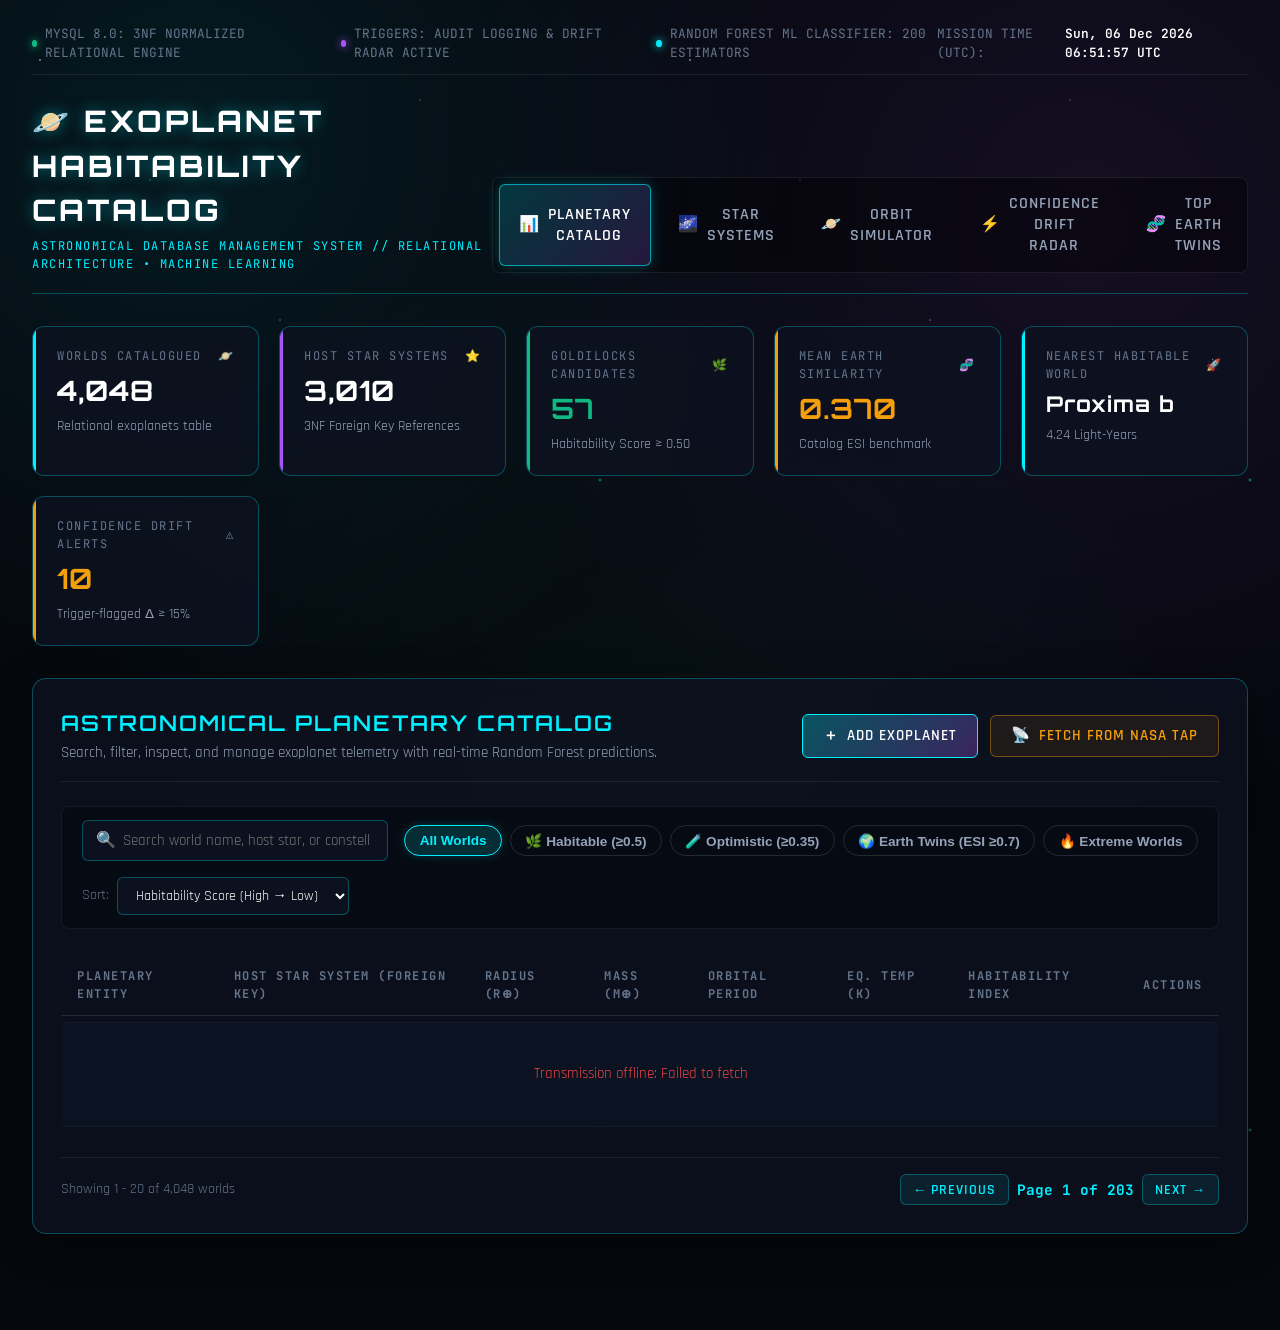
==== commit d7a9942d: "Fix Decimal JSON serialization, safe number parsing in JS, remove separate SQL console, and initiali" ====
--- a/frontend/index.html
+++ b/frontend/index.html
@@ -8,20 +8,20 @@
 </head>
 <body>
     <div class="mission-wrapper">
-        <!-- TOP TELEMETRY STATUS BAR -->
+        <!-- TOP TELEMETRY STATUS BAR (DBMS MANIFESTATION) -->
         <div class="telemetry-ticker">
             <div class="ticker-items">
                 <div class="ticker-item">
                     <span class="pulse-dot"></span>
-                    <span>MYSQL 8.0 RELATIONAL ENGINE: ONLINE</span>
+                    <span>MYSQL 8.0: 3NF NORMALIZED RELATIONAL ENGINE</span>
+                </div>
+                <div class="ticker-item">
+                    <span class="pulse-dot purple"></span>
+                    <span>TRIGGERS: AUDIT LOGGING & DRIFT RADAR ACTIVE</span>
                 </div>
                 <div class="ticker-item">
                     <span class="pulse-dot blue"></span>
-                    <span>RANDOM FOREST ML CLASSIFIER: ACTIVE (200 ESTIMATORS)</span>
-                </div>
-                <div class="ticker-item">
-                    <span class="pulse-dot purple"></span>
-                    <span>NASA TAP LINK: SYNCHRONIZED</span>
+                    <span>RANDOM FOREST ML CLASSIFIER: 200 ESTIMATORS</span>
                 </div>
             </div>
             <div class="ticker-item">
@@ -34,15 +34,14 @@
         <header class="mission-header">
             <div class="brand-title">
                 <h1>🪐 EXOPLANET HABITABILITY CATALOG</h1>
-                <div class="badge-sub">FULL-STACK DBMS CAPSTONE PLATFORM // RELATIONAL • NOSQL HYBRID • ML PREDICTIVE</div>
+                <div class="badge-sub">ASTRONOMICAL DATABASE MANAGEMENT SYSTEM // RELATIONAL ARCHITECTURE &bull; MACHINE LEARNING</div>
             </div>
             <nav class="nav-tabs">
-                <button class="tab-btn active" data-tab="catalog"><span class="tab-icon">📊</span> Catalog</button>
+                <button class="tab-btn active" data-tab="catalog"><span class="tab-icon">📊</span> Planetary Catalog</button>
                 <button class="tab-btn" data-tab="stars"><span class="tab-icon">🌌</span> Star Systems</button>
                 <button class="tab-btn" data-tab="orbit"><span class="tab-icon">🪐</span> Orbit Simulator</button>
-                <button class="tab-btn" data-tab="drift"><span class="tab-icon">⚡</span> Drift Radar</button>
-                <button class="tab-btn" data-tab="twins"><span class="tab-icon">🧬</span> Earth Twins</button>
-                <button class="tab-btn" data-tab="dbms"><span class="tab-icon">💻</span> DBMS Console</button>
+                <button class="tab-btn" data-tab="drift"><span class="tab-icon">⚡</span> Confidence Drift Radar</button>
+                <button class="tab-btn" data-tab="twins"><span class="tab-icon">🧬</span> Top Earth Twins</button>
             </nav>
         </header>
 
@@ -51,12 +50,12 @@
             <div class="hud-card">
                 <div class="hud-label"><span>Worlds Catalogued</span> <span>🪐</span></div>
                 <div class="hud-value" id="hudTotalPlanets">4,048</div>
-                <div class="hud-sub">Exoplanetary candidates</div>
+                <div class="hud-sub">Relational exoplanets table</div>
             </div>
             <div class="hud-card purple">
                 <div class="hud-label"><span>Host Star Systems</span> <span>⭐</span></div>
                 <div class="hud-value" id="hudTotalStars">3,010</div>
-                <div class="hud-sub">Unique stellar hosts</div>
+                <div class="hud-sub">3NF Foreign Key References</div>
             </div>
             <div class="hud-card emerald">
                 <div class="hud-label"><span>Goldilocks Candidates</span> <span>🌿</span></div>
@@ -131,7 +130,7 @@
                         <thead>
                             <tr>
                                 <th>Planetary Entity</th>
-                                <th>Host Star System</th>
+                                <th>Host Star System (Foreign Key)</th>
                                 <th>Radius (R⊕)</th>
                                 <th>Mass (M⊕)</th>
                                 <th>Orbital Period</th>
@@ -142,7 +141,7 @@
                         </thead>
                         <tbody id="catalogTableBody">
                             <tr>
-                                <td colspan="8" style="text-align: center; padding: 2.5rem; color: var(--text-muted);">
+                                <td colspan="8" style="text-align: center; padding: 2.5rem; color: var(--accent-cyan);">
                                     Connecting to MySQL Database Engine...
                                 </td>
                             </tr>
@@ -198,8 +197,8 @@
             <div class="glass-panel">
                 <div class="panel-header-row">
                     <div class="panel-title">
-                        <h2>Orbital Dynamics & Habitable Zone Simulator</h2>
-                        <p>Keplerian orbital simulation visualizing the circumstellar Goldilocks liquid-water zone around host stars.</p>
+                        <h2>Orbital Dynamics & Circumstellar Habitable Zone Simulator</h2>
+                        <p>Real-time Keplerian orbital simulation with circumstellar Goldilocks liquid-water zone calculated directly from stellar luminosity.</p>
                     </div>
                     <div class="btn-action-group">
                         <label style="font-family: var(--font-mono); font-size: 0.85rem; color: var(--text-muted);">SELECT SYSTEM:</label>
@@ -224,19 +223,19 @@
                         </div>
                         <div class="goldilocks-legend">
                             <span class="legend-swatch"></span>
-                            <span>CIRCUMSTELLAR HABITABLE ZONE (0.02 - 0.05 AU)</span>
+                            <span>CIRCUMSTELLAR HABITABLE ZONE (LIQUID WATER BAND)</span>
                         </div>
                     </div>
 
                     <div style="display: flex; flex-direction: column; gap: 1rem;">
                         <div class="hud-card" style="border-color: rgba(16, 185, 129, 0.4);">
-                            <div class="hud-label"><span>Stellar Goldilocks Parameters</span> <span>☀️</span></div>
+                            <div class="hud-label"><span>Host Star Astrophysics</span> <span>☀️</span></div>
                             <div id="simStarParamsReadout" style="font-size: 0.95rem; color: var(--text-secondary); line-height: 1.6;">
                                 Loading stellar physics...
                             </div>
                         </div>
                         <div class="hud-card purple" style="flex-grow: 1;">
-                            <div class="hud-label"><span>Orbiting Planetary Fleet</span> <span>🪐</span></div>
+                            <div class="hud-label"><span>Orbiting Planetary Fleet (Foreign Key Relational)</span> <span>🪐</span></div>
                             <div id="simPlanetsListReadout" style="font-size: 0.9rem; max-height: 250px; overflow-y: auto;">
                                 Loading planets...
                             </div>
@@ -253,15 +252,15 @@
             <div class="glass-panel">
                 <div class="panel-header-row">
                     <div class="panel-title">
-                        <h2>Confidence Drift Intelligence Terminal</h2>
-                        <p>Powered by MySQL <code>AFTER UPDATE</code> triggers, tracking historical volatility in machine learning habitability predictions as telescope telemetry refines.</p>
+                        <h2>Confidence Drift Radar (DBMS Trigger Telemetry)</h2>
+                        <p>Powered by MySQL <code>AFTER UPDATE</code> triggers, tracking volatility in machine learning habitability predictions as telescope telemetry refines.</p>
                     </div>
                     <div class="btn-cyber sm gold">Trigger Audit Active</div>
                 </div>
 
                 <div style="background: rgba(245, 158, 11, 0.07); border: 1px dashed rgba(245, 158, 11, 0.35); padding: 1rem 1.25rem; border-radius: 8px; margin-bottom: 1.5rem; font-size: 0.9rem; color: var(--text-secondary); line-height: 1.6;">
-                    <strong style="color: var(--accent-gold);">⚡ HOW CONFIDENCE DRIFT WORKS IN DBMS:</strong> 
-                    When scientists update a planet's mass or radius, a MySQL trigger computes the delta <code>&Delta; = NEW - OLD</code>. If the score shifts by &ge; 15%, the trigger flags an audit event (<code>is_drift_alert = 1</code>) and logs the physical justification to <code>habitability_log</code> without touching backend application logic!
+                    <strong style="color: var(--accent-gold);">⚡ HOW CONFIDENCE DRIFT MANIFESTS IN DBMS:</strong> 
+                    When scientists update a planet's mass or radius, a MySQL trigger computes the delta <code>&Delta; = NEW - OLD</code>. If the score shifts by &ge; 15%, the trigger flags an audit event (<code>is_drift_alert = 1</code>) and writes the physical justification to <code>habitability_log</code> without touching application logic!
                 </div>
 
                 <div class="table-responsive">
@@ -303,64 +302,6 @@
                 </div>
             </div>
         </section>
-
-        <!-- ==================================================================
-             TAB 6: DBMS ARCHITECTURE & SQL WORKBENCH
-             ================================================================== -->
-        <section class="tab-content" id="tab-dbms" style="display: none;">
-            <div class="glass-panel">
-                <div class="panel-header-row">
-                    <div class="panel-title">
-                        <h2>DBMS Architecture Inspector & Live SQL Sandbox</h2>
-                        <p>Interact with the database engine. Execute Stored Procedures, query Views, examine execution plans, and inspect ACID properties in real-time.</p>
-                    </div>
-                </div>
-
-                <div class="workbench-grid">
-                    <!-- PRESETS SIDEBAR -->
-                    <div class="saved-queries-sidebar">
-                        <h3>DBMS Artifacts</h3>
-                        <div style="font-size: 0.8rem; color: var(--text-muted); margin-bottom: 0.75rem;">Click to load & execute:</div>
-
-                        <button class="query-preset-btn" data-sql="CALL sp_GetCatalogOverviewStats()">
-                            <span style="color: var(--accent-cyan); font-weight: 700;">PROCEDURE:</span><br>sp_GetCatalogOverviewStats()
-                        </button>
-                        <button class="query-preset-btn" data-sql="SELECT * FROM v_goldilocks_candidates LIMIT 15">
-                            <span style="color: var(--accent-emerald); font-weight: 700;">VIEW:</span><br>v_goldilocks_candidates
-                        </button>
-                        <button class="query-preset-btn" data-sql="SELECT * FROM v_confidence_drift_alerts LIMIT 15">
-                            <span style="color: var(--accent-gold); font-weight: 700;">VIEW:</span><br>v_confidence_drift_alerts
-                        </button>
-                        <button class="query-preset-btn" data-sql="SELECT * FROM v_top_earth_twins LIMIT 10">
-                            <span style="color: var(--accent-purple); font-weight: 700;">VIEW:</span><br>v_top_earth_twins
-                        </button>
-                        <button class="query-preset-btn" data-sql="SELECT * FROM v_star_systems_summary WHERE total_planets >= 4 LIMIT 10">
-                            <span style="color: var(--accent-blue); font-weight: 700;">VIEW:</span><br>v_star_systems_summary (4+ Planets)
-                        </button>
-                        <button class="query-preset-btn" data-sql="SELECT * FROM system_audit_trail ORDER BY performed_at DESC LIMIT 15">
-                            <span style="color: #fff; font-weight: 700;">AUDIT TRAIL:</span><br>system_audit_trail
-                        </button>
-                        <button class="query-preset-btn" data-sql="EXPLAIN SELECT * FROM exoplanets WHERE predicted_habitability >= 0.50">
-                            <span style="color: #f43f5e; font-weight: 700;">INDEX EXPLAIN:</span><br>EXPLAIN habitability query
-                        </button>
-                    </div>
-
-                    <!-- QUERY EDITOR & OUTPUT -->
-                    <div class="query-editor-box">
-                        <textarea class="sql-input-area" id="sqlQueryText" placeholder="Enter custom SQL query (SELECT, CALL, EXPLAIN, SHOW)...">CALL sp_GetCatalogOverviewStats()</textarea>
-                        
-                        <div style="display: flex; justify-content: space-between; align-items: center;">
-                            <button class="btn-cyber primary" id="btnExecuteSql"><span>⚡</span> Execute Query</button>
-                            <span id="queryBenchmarkLabel" style="font-family: var(--font-mono); font-size: 0.85rem; color: var(--accent-cyan);">Ready</span>
-                        </div>
-
-                        <div class="console-output-panel" id="sqlConsoleOutput">
-                            <div style="color: var(--text-muted);">Query output will display here with execution time benchmark...</div>
-                        </div>
-                    </div>
-                </div>
-            </div>
-        </section>
     </div>
 
     <!-- ======================================================================
@@ -380,7 +321,7 @@
                         <input type="text" id="formName" required placeholder="e.g. Kepler-452 b">
                     </div>
                     <div class="form-group">
-                        <label>Host Star ID (or Name) *</label>
+                        <label>Host Star ID (Foreign Key) *</label>
                         <input type="number" id="formStarId" required value="1" placeholder="Star ID">
                     </div>
                 </div>
@@ -444,7 +385,7 @@
     </div>
 
     <!-- ======================================================================
-         MODAL: DEEP TELEMETRY & NOSQL INSPECTOR
+         MODAL: DEEP TELEMETRY & RELATIONAL ARCHITECTURE DOSSIER
          ====================================================================== -->
     <div class="modal-backdrop" id="detailModal">
         <div class="modal-box" style="width: 820px;">
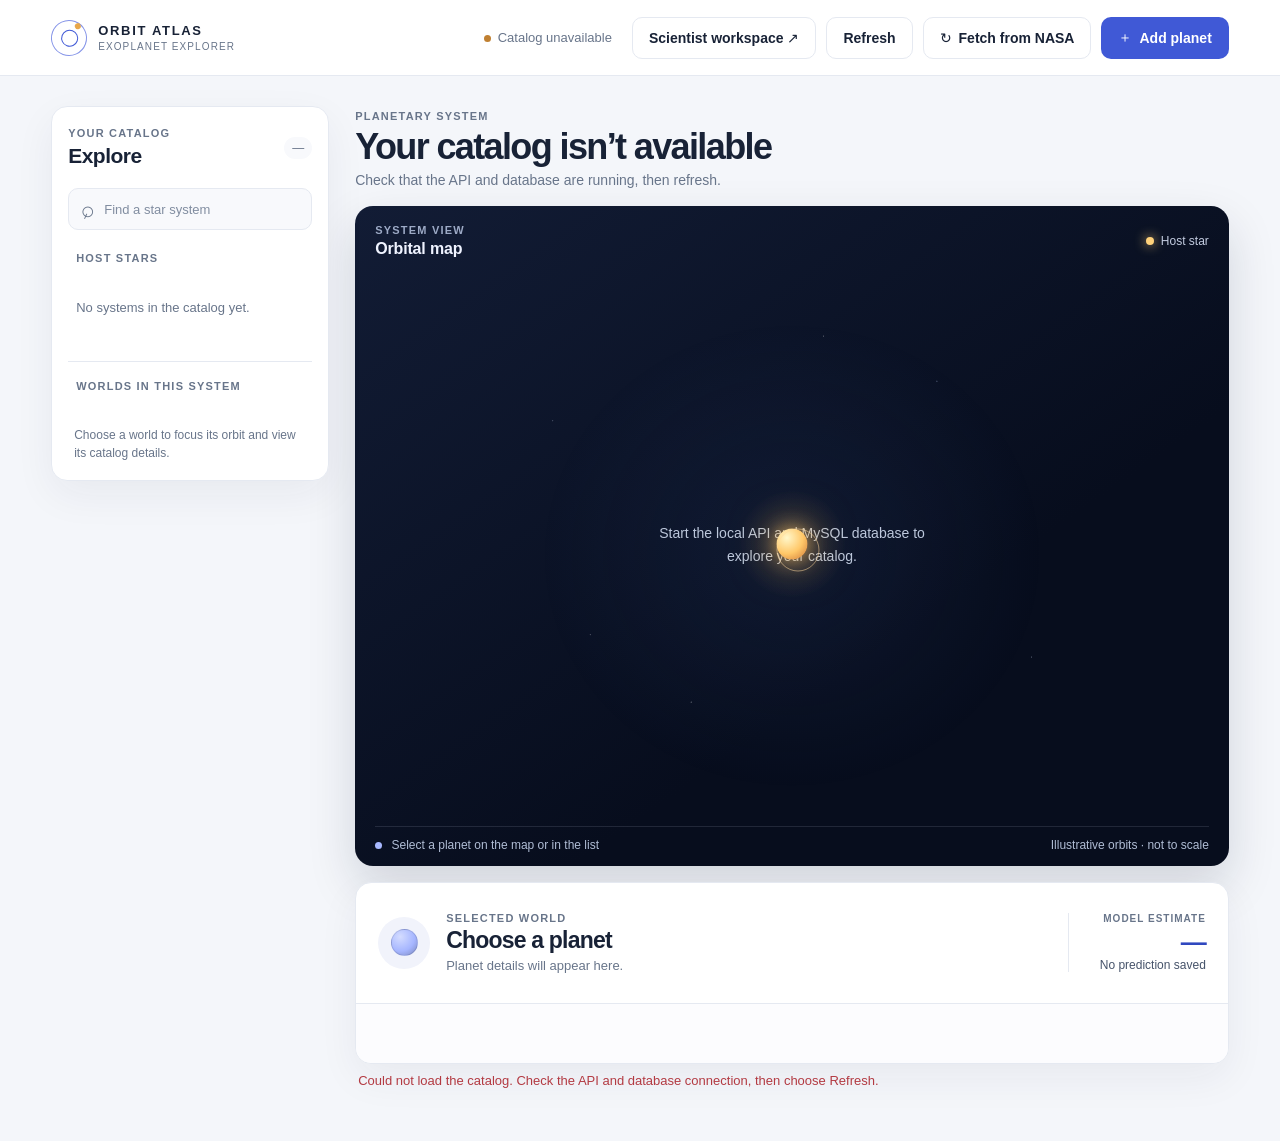
==== commit 0920ae6b: "Publish combined project changes Co-authored-by: Copilot <223556219+Copilot@users.noreply.github.com" ====
--- a/frontend/index.html
+++ b/frontend/index.html
@@ -1,405 +1,132 @@
-<!DOCTYPE html>
+<!doctype html>
 <html lang="en">
 <head>
-    <meta charset="UTF-8">
-    <meta name="viewport" content="width=device-width, initial-scale=1.0">
-    <title>Exoplanet Habitability Catalog // DBMS Mission Control</title>
-    <link rel="stylesheet" href="css/style.css">
+  <meta charset="utf-8">
+  <meta name="viewport" content="width=device-width, initial-scale=1">
+  <meta name="theme-color" content="#f5f7fb">
+  <title>Orbit Atlas — Exoplanet Explorer</title>
+  <link rel="stylesheet" href="css/style.css?v=orbit-atlas-5">
+  <script src="js/app.js?v=orbit-atlas-4" defer></script>
 </head>
 <body>
-    <div class="mission-wrapper">
-        <!-- TOP TELEMETRY STATUS BAR (DBMS MANIFESTATION) -->
-        <div class="telemetry-ticker">
-            <div class="ticker-items">
-                <div class="ticker-item">
-                    <span class="pulse-dot"></span>
-                    <span>MYSQL 8.0: 3NF NORMALIZED RELATIONAL ENGINE</span>
-                </div>
-                <div class="ticker-item">
-                    <span class="pulse-dot purple"></span>
-                    <span>TRIGGERS: AUDIT LOGGING & DRIFT RADAR ACTIVE</span>
-                </div>
-                <div class="ticker-item">
-                    <span class="pulse-dot blue"></span>
-                    <span>RANDOM FOREST ML CLASSIFIER: 200 ESTIMATORS</span>
-                </div>
-            </div>
-            <div class="ticker-item">
-                <span>MISSION TIME (UTC):</span>
-                <span id="missionTimeClock" style="color: #fff; font-weight: 600;">--:--:-- UTC</span>
-            </div>
+  <a class="skip-link" href="#main-content">Skip to system explorer</a>
+  <header class="topbar">
+    <a class="brand" href="index.html" aria-label="Orbit Atlas home">
+      <span class="brand-mark" aria-hidden="true"><span></span></span>
+      <span><strong>ORBIT ATLAS</strong><small>EXOPLANET EXPLORER</small></span>
+    </a>
+    <div class="topbar-actions">
+      <span class="catalog-state" id="catalogState">Connecting to catalog</span>
+      <a class="button button-secondary" id="scientistViewLink" href="scientist.html" target="_blank" rel="noopener">Scientist workspace ↗</a>
+      <button class="button button-secondary" id="refreshCatalog" type="button">Refresh</button>
+      <button class="button button-secondary" id="btnFetchNasa" type="button"><span aria-hidden="true">↻</span> Fetch from NASA</button>
+      <button class="button button-primary" id="btnAddPlanet" type="button"><span aria-hidden="true">＋</span> Add planet</button>
+    </div>
+  </header>
+
+  <main id="main-content" class="app-shell">
+    <aside class="browser-panel" aria-label="System and planet selection">
+      <div class="section-heading">
+        <div><p class="eyebrow">YOUR CATALOG</p><h2>Explore</h2></div>
+        <span id="systemCount" class="count-pill">—</span>
+      </div>
+      <label class="search-field" for="systemSearch">
+        <span aria-hidden="true" class="search-icon">⌕</span>
+        <input id="systemSearch" type="search" placeholder="Find a star system" autocomplete="off">
+      </label>
+      <p class="list-label">HOST STARS</p>
+      <div id="systemList" class="system-list" role="group" aria-label="Host star systems"></div>
+      <div class="browser-divider"></div>
+      <div class="planet-list-heading">
+        <p class="list-label">WORLDS IN THIS SYSTEM</p>
+        <span id="planetCount" class="subtle-count"></span>
+      </div>
+      <div id="planetList" class="planet-list" role="group" aria-label="Planets in selected system"></div>
+      <p class="browser-note">Choose a world to focus its orbit and view its catalog details.</p>
+    </aside>
+
+    <section class="workspace" aria-labelledby="systemTitle">
+      <div id="previewNotice" class="preview-notice" hidden>
+        <span class="preview-dot" aria-hidden="true"></span>
+        Visual preview · sample catalog data
+      </div>
+      <div id="systemHeader" class="system-header">
+        <div>
+          <p class="eyebrow">PLANETARY SYSTEM</p>
+          <h1 id="systemTitle">Loading the atlas…</h1>
+          <p id="systemSummary" class="system-summary">Retrieving host stars and their planets.</p>
         </div>
+        <div class="star-facts" id="starFacts"></div>
+      </div>
 
-        <!-- MAIN MISSION HEADER -->
-        <header class="mission-header">
-            <div class="brand-title">
-                <h1>🪐 EXOPLANET HABITABILITY CATALOG</h1>
-                <div class="badge-sub">ASTRONOMICAL DATABASE MANAGEMENT SYSTEM // RELATIONAL ARCHITECTURE &bull; MACHINE LEARNING</div>
-            </div>
-            <nav class="nav-tabs">
-                <button class="tab-btn active" data-tab="catalog"><span class="tab-icon">📊</span> Planetary Catalog</button>
-                <button class="tab-btn" data-tab="stars"><span class="tab-icon">🌌</span> Star Systems</button>
-                <button class="tab-btn" data-tab="orbit"><span class="tab-icon">🪐</span> Orbit Simulator</button>
-                <button class="tab-btn" data-tab="drift"><span class="tab-icon">⚡</span> Confidence Drift Radar</button>
-                <button class="tab-btn" data-tab="twins"><span class="tab-icon">🧬</span> Top Earth Twins</button>
-            </nav>
-        </header>
+      <section class="map-card" aria-labelledby="mapHeading">
+        <div class="map-topline">
+          <div><p class="eyebrow">SYSTEM VIEW</p><h2 id="mapHeading">Orbital map</h2></div>
+          <span class="map-key"><span class="sun-key" aria-hidden="true"></span> Host star</span>
+        </div>
+        <div id="orbitMap" class="orbit-map" role="group" aria-label="Interactive orbital map">
+          <div class="star-glow" aria-hidden="true"></div>
+          <div id="starBody" class="star-body" aria-hidden="true"><span></span></div>
+          <div id="starNameOnMap" class="star-name-on-map" aria-hidden="true"></div>
+          <div id="orbitTracks" class="orbit-tracks"></div>
+          <div id="mapEmpty" class="map-empty" hidden>Select a system with planets to see its orbits.</div>
+        </div>
+        <div class="map-caption">
+          <span><span class="caption-dot" aria-hidden="true"></span> Select a planet on the map or in the list</span>
+          <span id="orbitCaption">Illustrative orbits · not to scale</span>
+        </div>
+      </section>
 
-        <!-- MISSION CONTROL HUD CARDS -->
-        <section class="hud-grid" id="hudMetricsGrid">
-            <div class="hud-card">
-                <div class="hud-label"><span>Worlds Catalogued</span> <span>🪐</span></div>
-                <div class="hud-value" id="hudTotalPlanets">4,048</div>
-                <div class="hud-sub">Relational exoplanets table</div>
-            </div>
-            <div class="hud-card purple">
-                <div class="hud-label"><span>Host Star Systems</span> <span>⭐</span></div>
-                <div class="hud-value" id="hudTotalStars">3,010</div>
-                <div class="hud-sub">3NF Foreign Key References</div>
-            </div>
-            <div class="hud-card emerald">
-                <div class="hud-label"><span>Goldilocks Candidates</span> <span>🌿</span></div>
-                <div class="hud-value" id="hudHabitableCount" style="color: var(--accent-emerald);">57</div>
-                <div class="hud-sub">Habitability Score &ge; 0.50</div>
-            </div>
-            <div class="hud-card gold">
-                <div class="hud-label"><span>Mean Earth Similarity</span> <span>🧬</span></div>
-                <div class="hud-value" id="hudAvgEsi" style="color: var(--accent-gold);">0.370</div>
-                <div class="hud-sub">Catalog ESI benchmark</div>
-            </div>
-            <div class="hud-card">
-                <div class="hud-label"><span>Nearest Habitable World</span> <span>🚀</span></div>
-                <div class="hud-value" id="hudNearestWorld" style="font-size: 1.35rem;">Proxima b</div>
-                <div class="hud-sub" id="hudNearestDist">4.24 Light-Years</div>
-            </div>
-            <div class="hud-card gold">
-                <div class="hud-label"><span>Confidence Drift Alerts</span> <span>⚠️</span></div>
-                <div class="hud-value" id="hudDriftCount" style="color: var(--accent-gold);">10</div>
-                <div class="hud-sub">Trigger-flagged &Delta; &ge; 15%</div>
-            </div>
-        </section>
+      <section id="planetDetail" class="detail-card" aria-labelledby="planetTitle" aria-live="polite" aria-atomic="true">
+        <div class="detail-main">
+          <div class="planet-avatar" id="planetAvatar" aria-hidden="true"><span></span></div>
+          <div class="planet-heading">
+            <p class="eyebrow">SELECTED WORLD</p>
+            <h2 id="planetTitle">Choose a planet</h2>
+            <p id="planetSubtitle" class="planet-subtitle">Planet details will appear here.</p>
+          </div>
+          <div class="habitability" id="habitabilitySummary">
+            <span class="habitability-label">MODEL ESTIMATE</span>
+            <strong id="habitabilityScore">—</strong>
+            <span id="habitabilityText">No prediction saved</span>
+          </div>
+        </div>
+        <div class="detail-footer">
+          <div class="measurements" id="measurements"></div>
+          <div class="detail-actions" id="detailActions"></div>
+        </div>
+      </section>
+      <div id="appStatus" class="app-status" role="status" aria-live="polite"></div>
+    </section>
+  </main>
 
-        <!-- ==================================================================
-             TAB 1: CATALOG DASHBOARD
-             ================================================================== -->
-        <main class="tab-content active" id="tab-catalog">
-            <div class="glass-panel">
-                <div class="panel-header-row">
-                    <div class="panel-title">
-                        <h2>Astronomical Planetary Catalog</h2>
-                        <p>Search, filter, inspect, and manage exoplanet telemetry with real-time Random Forest predictions.</p>
-                    </div>
-                    <div class="btn-action-group">
-                        <button class="btn-cyber primary" id="btnOpenAddModal"><span>＋</span> Add Exoplanet</button>
-                        <button class="btn-cyber gold" id="btnTriggerNasaFetch"><span>📡</span> Fetch from NASA TAP</button>
-                    </div>
-                </div>
+  <dialog id="planetDialog" class="planet-dialog" aria-labelledby="dialogTitle">
+    <form id="planetForm" method="dialog" novalidate>
+      <div class="dialog-header">
+        <div><p class="eyebrow">CATALOG ENTRY</p><h2 id="dialogTitle">Add a planet</h2></div>
+        <button class="icon-button" id="dialogClose" type="button" aria-label="Close form">×</button>
+      </div>
+      <input id="planetId" type="hidden">
+      <label class="form-field" for="planetName">Planet name<input id="planetName" name="name" required autocomplete="off"></label>
+      <label class="form-field" for="planetStar">Host star<select id="planetStar" name="star_id" required></select></label>
+      <div class="form-grid">
+        <label class="form-field" for="planetRadius">Radius <span>(Earth radii)</span><input id="planetRadius" name="radius" type="number" min="0" step="any"></label>
+        <label class="form-field" for="planetMass">Mass <span>(Earth masses)</span><input id="planetMass" name="mass" type="number" min="0" step="any"></label>
+        <label class="form-field" for="planetPeriod">Orbital period <span>(days)</span><input id="planetPeriod" name="orbital_period" type="number" min="0" step="any"></label>
+        <label class="form-field" for="planetDistance">Orbital distance <span>(AU)</span><input id="planetDistance" name="orbital_distance" type="number" min="0" step="any"></label>
+        <label class="form-field" for="planetFlux">Stellar flux <span>(Earth flux)</span><input id="planetFlux" name="stellar_flux" type="number" min="0" step="any"></label>
+        <label class="form-field" for="planetTemp">Equilibrium temperature <span>(K)</span><input id="planetTemp" name="equilibrium_temp" type="number" min="0" step="any"></label>
+      </div>
+      <p id="formError" class="form-error" role="alert"></p>
+      <div class="dialog-actions">
+        <button class="button button-secondary" id="dialogCancel" type="button">Cancel</button>
+        <button class="button button-primary" id="dialogSave" type="submit">Save planet</button>
+      </div>
+    </form>
+  </dialog>
 
-                <!-- FILTER CONTROLS TOOLBAR -->
-                <div class="filter-toolbar">
-                    <div class="search-box">
-                        <span class="search-icon">🔍</span>
-                        <input type="text" id="catalogSearchInput" placeholder="Search world name, host star, or constellation...">
-                    </div>
-
-                    <div class="filter-pills" id="tierFilterPills">
-                        <button class="pill-btn active" data-filter="all">All Worlds</button>
-                        <button class="pill-btn" data-filter="habitable">🌿 Habitable (&ge;0.5)</button>
-                        <button class="pill-btn" data-filter="optimistic">🧪 Optimistic (&ge;0.35)</button>
-                        <button class="pill-btn" data-filter="earth_like">🌍 Earth Twins (ESI &ge;0.7)</button>
-                        <button class="pill-btn" data-filter="extreme">🔥 Extreme Worlds</button>
-                    </div>
-
-                    <div class="sort-select-wrapper">
-                        <span>Sort:</span>
-                        <select class="cyber-select" id="catalogSortSelect">
-                            <option value="habitability">Habitability Score (High &rarr; Low)</option>
-                            <option value="esi">Earth Similarity Index</option>
-                            <option value="distance">Distance from Earth (Nearest)</option>
-                            <option value="name">Planet Name (A &rarr; Z)</option>
-                            <option value="year">Discovery Year (Newest)</option>
-                            <option value="radius">Planet Radius</option>
-                            <option value="mass">Planet Mass</option>
-                        </select>
-                    </div>
-                </div>
-
-                <!-- PLANETARY DATA TABLE -->
-                <div class="table-responsive">
-                    <table class="cyber-table" id="catalogTable">
-                        <thead>
-                            <tr>
-                                <th>Planetary Entity</th>
-                                <th>Host Star System (Foreign Key)</th>
-                                <th>Radius (R⊕)</th>
-                                <th>Mass (M⊕)</th>
-                                <th>Orbital Period</th>
-                                <th>Eq. Temp (K)</th>
-                                <th>Habitability Index</th>
-                                <th>Actions</th>
-                            </tr>
-                        </thead>
-                        <tbody id="catalogTableBody">
-                            <tr>
-                                <td colspan="8" style="text-align: center; padding: 2.5rem; color: var(--accent-cyan);">
-                                    Connecting to MySQL Database Engine...
-                                </td>
-                            </tr>
-                        </tbody>
-                    </table>
-                </div>
-
-                <!-- PAGINATION BAR -->
-                <div class="pagination-row">
-                    <div id="paginationInfoText">Showing 1 - 20 of 4,048 worlds</div>
-                    <div class="pagination-controls">
-                        <button class="btn-cyber sm" id="btnPrevPage">&larr; Previous</button>
-                        <span id="currentPageBadge" style="font-family: var(--font-mono); color: var(--accent-cyan); font-weight: 700;">Page 1 of 203</span>
-                        <button class="btn-cyber sm" id="btnNextPage">Next &rarr;</button>
-                    </div>
-                </div>
-            </div>
-        </main>
-
-        <!-- ==================================================================
-             TAB 2: STAR SYSTEMS EXPLORER
-             ================================================================== -->
-        <section class="tab-content" id="tab-stars" style="display: none;">
-            <div class="glass-panel">
-                <div class="panel-header-row">
-                    <div class="panel-title">
-                        <h2>Host Star Systems Census</h2>
-                        <p>Explore 3,010 stellar systems with foreign key relationships, multi-planet families, and spectral classifications.</p>
-                    </div>
-                    <div class="search-box" style="max-width: 320px;">
-                        <span class="search-icon">🔍</span>
-                        <input type="text" id="starsSearchInput" placeholder="Search star or constellation...">
-                    </div>
-                </div>
-                <div class="stars-grid" id="starsGridContainer">
-                    <!-- Populated via JavaScript -->
-                </div>
-                <div class="pagination-row">
-                    <div id="starsPaginationInfo">Showing 1 - 24 of 3,010 stars</div>
-                    <div class="pagination-controls">
-                        <button class="btn-cyber sm" id="btnPrevStarsPage">&larr; Previous</button>
-                        <span id="currentStarsPageBadge" style="font-family: var(--font-mono); color: var(--accent-purple); font-weight: 700;">Page 1</span>
-                        <button class="btn-cyber sm" id="btnNextStarsPage">Next &rarr;</button>
-                    </div>
-                </div>
-            </div>
-        </section>
-
-        <!-- ==================================================================
-             TAB 3: INTERACTIVE 2D ORBIT SIMULATOR
-             ================================================================== -->
-        <section class="tab-content" id="tab-orbit" style="display: none;">
-            <div class="glass-panel">
-                <div class="panel-header-row">
-                    <div class="panel-title">
-                        <h2>Orbital Dynamics & Circumstellar Habitable Zone Simulator</h2>
-                        <p>Real-time Keplerian orbital simulation with circumstellar Goldilocks liquid-water zone calculated directly from stellar luminosity.</p>
-                    </div>
-                    <div class="btn-action-group">
-                        <label style="font-family: var(--font-mono); font-size: 0.85rem; color: var(--text-muted);">SELECT SYSTEM:</label>
-                        <select class="cyber-select" id="orbitSystemSelector">
-                            <option value="TRAPPIST-1">TRAPPIST-1 (7 Planets - 3 Habitable)</option>
-                            <option value="Kepler-90">Kepler-90 (8 Planets - Full Solar Analog)</option>
-                            <option value="Proxima Centauri">Proxima Centauri (Nearest Neighbor - 4.24 LY)</option>
-                            <option value="Kepler-452">Kepler-452 (Earth 2.0 Host Star)</option>
-                            <option value="HD 219134">HD 219134 (6 Planets Super-Earth System)</option>
-                            <option value="Gliese 667 C">Gliese 667 C (Triple Star Habitable Candidate)</option>
-                        </select>
-                        <button class="btn-cyber sm" id="btnToggleSimSpeed">Speed: 1x</button>
-                    </div>
-                </div>
-
-                <div class="simulator-layout">
-                    <div class="canvas-container">
-                        <canvas id="orbitCanvas" width="700" height="480"></canvas>
-                        <div class="canvas-hud-overlay" id="orbitCanvasHud">
-                            <div>SYSTEM: <span id="simSystemName" style="color: #fff;">TRAPPIST-1</span></div>
-                            <div>SCALE: <span id="simScaleReadout">0.25 AU Max</span></div>
-                        </div>
-                        <div class="goldilocks-legend">
-                            <span class="legend-swatch"></span>
-                            <span>CIRCUMSTELLAR HABITABLE ZONE (LIQUID WATER BAND)</span>
-                        </div>
-                    </div>
-
-                    <div style="display: flex; flex-direction: column; gap: 1rem;">
-                        <div class="hud-card" style="border-color: rgba(16, 185, 129, 0.4);">
-                            <div class="hud-label"><span>Host Star Astrophysics</span> <span>☀️</span></div>
-                            <div id="simStarParamsReadout" style="font-size: 0.95rem; color: var(--text-secondary); line-height: 1.6;">
-                                Loading stellar physics...
-                            </div>
-                        </div>
-                        <div class="hud-card purple" style="flex-grow: 1;">
-                            <div class="hud-label"><span>Orbiting Planetary Fleet (Foreign Key Relational)</span> <span>🪐</span></div>
-                            <div id="simPlanetsListReadout" style="font-size: 0.9rem; max-height: 250px; overflow-y: auto;">
-                                Loading planets...
-                            </div>
-                        </div>
-                    </div>
-                </div>
-            </div>
-        </section>
-
-        <!-- ==================================================================
-             TAB 4: CONFIDENCE DRIFT RADAR
-             ================================================================== -->
-        <section class="tab-content" id="tab-drift" style="display: none;">
-            <div class="glass-panel">
-                <div class="panel-header-row">
-                    <div class="panel-title">
-                        <h2>Confidence Drift Radar (DBMS Trigger Telemetry)</h2>
-                        <p>Powered by MySQL <code>AFTER UPDATE</code> triggers, tracking volatility in machine learning habitability predictions as telescope telemetry refines.</p>
-                    </div>
-                    <div class="btn-cyber sm gold">Trigger Audit Active</div>
-                </div>
-
-                <div style="background: rgba(245, 158, 11, 0.07); border: 1px dashed rgba(245, 158, 11, 0.35); padding: 1rem 1.25rem; border-radius: 8px; margin-bottom: 1.5rem; font-size: 0.9rem; color: var(--text-secondary); line-height: 1.6;">
-                    <strong style="color: var(--accent-gold);">⚡ HOW CONFIDENCE DRIFT MANIFESTS IN DBMS:</strong> 
-                    When scientists update a planet's mass or radius, a MySQL trigger computes the delta <code>&Delta; = NEW - OLD</code>. If the score shifts by &ge; 15%, the trigger flags an audit event (<code>is_drift_alert = 1</code>) and writes the physical justification to <code>habitability_log</code> without touching application logic!
-                </div>
-
-                <div class="table-responsive">
-                    <table class="cyber-table">
-                        <thead>
-                            <tr>
-                                <th>Timestamp</th>
-                                <th>Planetary Entity</th>
-                                <th>Host Star</th>
-                                <th>Previous Score</th>
-                                <th>Updated Score</th>
-                                <th>Drift Delta (&Delta;)</th>
-                                <th>Audit Reason / Telescope Event</th>
-                            </tr>
-                        </thead>
-                        <tbody id="driftRadarTableBody">
-                            <tr>
-                                <td colspan="7" style="text-align: center; padding: 2rem;">Loading drift radar data...</td>
-                            </tr>
-                        </tbody>
-                    </table>
-                </div>
-            </div>
-        </section>
-
-        <!-- ==================================================================
-             TAB 5: TOP EARTH TWINS
-             ================================================================== -->
-        <section class="tab-content" id="tab-twins" style="display: none;">
-            <div class="glass-panel">
-                <div class="panel-header-row">
-                    <div class="panel-title">
-                        <h2>Top Earth Twins Leaderboard</h2>
-                        <p>The 25 closest analogs to Earth ranked by weighted composite of Earth Similarity Index (ESI) and Random Forest prediction.</p>
-                    </div>
-                </div>
-                <div class="stars-grid" id="earthTwinsGrid">
-                    <!-- Populated via JavaScript -->
-                </div>
-            </div>
-        </section>
-    </div>
-
-    <!-- ======================================================================
-         MODAL: ADD / EDIT EXOPLANET
-         ====================================================================== -->
-    <div class="modal-backdrop" id="planetFormModal">
-        <div class="modal-box">
-            <div class="modal-header">
-                <h2 id="planetModalTitle">Catalogue New Exoplanetary Body</h2>
-                <button class="modal-close-btn" id="btnClosePlanetModal">&times;</button>
-            </div>
-            <form id="planetCrudForm">
-                <input type="hidden" id="formPlanetId">
-                <div class="form-grid-2">
-                    <div class="form-group">
-                        <label>Planetary Designation *</label>
-                        <input type="text" id="formName" required placeholder="e.g. Kepler-452 b">
-                    </div>
-                    <div class="form-group">
-                        <label>Host Star ID (Foreign Key) *</label>
-                        <input type="number" id="formStarId" required value="1" placeholder="Star ID">
-                    </div>
-                </div>
-
-                <div class="form-grid-2">
-                    <div class="form-group">
-                        <label>Planetary Classification</label>
-                        <select id="formPlanetType">
-                            <option value="Terran">Terran (Earth-size rocky world)</option>
-                            <option value="Superterran">Superterran (Super-Earth)</option>
-                            <option value="Neptunian">Neptunian (Ice Giant)</option>
-                            <option value="Jovian">Jovian (Gas Giant)</option>
-                            <option value="Subterran">Subterran (Mars/Mercury-size)</option>
-                        </select>
-                    </div>
-                    <div class="form-group">
-                        <label>Radius (Earth Radii - R⊕)</label>
-                        <input type="number" step="0.001" id="formRadius" placeholder="1.0">
-                    </div>
-                </div>
-
-                <div class="form-grid-2">
-                    <div class="form-group">
-                        <label>Mass (Earth Masses - M⊕)</label>
-                        <input type="number" step="0.001" id="formMass" placeholder="1.0">
-                    </div>
-                    <div class="form-group">
-                        <label>Orbital Period (Days)</label>
-                        <input type="number" step="0.001" id="formPeriod" placeholder="365.25">
-                    </div>
-                </div>
-
-                <div class="form-grid-2">
-                    <div class="form-group">
-                        <label>Semi-Major Axis (Distance in AU)</label>
-                        <input type="number" step="0.0001" id="formDistance" placeholder="1.000">
-                    </div>
-                    <div class="form-group">
-                        <label>Equilibrium Temp (Kelvin)</label>
-                        <input type="number" step="0.1" id="formTemp" placeholder="255.0">
-                    </div>
-                </div>
-
-                <div class="form-grid-2">
-                    <div class="form-group">
-                        <label>Earth Similarity Index (ESI)</label>
-                        <input type="number" step="0.001" id="formEsi" placeholder="Auto-calculated if blank">
-                    </div>
-                    <div class="form-group">
-                        <label>Discovery Year</label>
-                        <input type="number" id="formYear" value="2026">
-                    </div>
-                </div>
-
-                <div style="display: flex; justify-content: flex-end; gap: 1rem; margin-top: 1.5rem; padding-top: 1rem; border-top: 1px solid rgba(255, 255, 255, 0.1);">
-                    <button type="button" class="btn-cyber sm" id="btnCancelPlanetModal">Cancel</button>
-                    <button type="submit" class="btn-cyber primary">Compute ML Score & Save</button>
-                </div>
-            </form>
-        </div>
-    </div>
-
-    <!-- ======================================================================
-         MODAL: DEEP TELEMETRY & RELATIONAL ARCHITECTURE DOSSIER
-         ====================================================================== -->
-    <div class="modal-backdrop" id="detailModal">
-        <div class="modal-box" style="width: 820px;">
-            <div class="modal-header">
-                <h2 id="detailPlanetName">Planetary Telemetry Dossier</h2>
-                <button class="modal-close-btn" id="btnCloseDetailModal">&times;</button>
-            </div>
-            <div id="detailModalBody">
-                <!-- Populated via JavaScript -->
-            </div>
-        </div>
-    </div>
-
-    <!-- APP JAVASCRIPT -->
-    <script src="js/app.js"></script>
+  <template id="emptySystemsTemplate">
+    <div class="empty-state"><span class="empty-orbit" aria-hidden="true">◎</span><h2>No systems to show yet</h2><p>Refresh the catalog or add a planet to start exploring.</p></div>
+  </template>
 </body>
 </html>
--- a/frontend/css/style.css
+++ b/frontend/css/style.css
@@ -1,935 +1,231 @@
-@import url('https://fonts.googleapis.com/css2?family=Orbitron:wght@400;600;800&family=Rajdhani:wght@400;500;600;700&family=JetBrains+Mono:wght@400;600&display=swap');
-
 :root {
-  --bg-deep: #06080e;
-  --bg-card: rgba(13, 19, 33, 0.78);
-  --bg-card-hover: rgba(22, 32, 54, 0.85);
-  --border-cyan: rgba(0, 240, 255, 0.28);
-  --border-glow: rgba(0, 240, 255, 0.6);
-  --accent-cyan: #00f0ff;
-  --accent-purple: #a855f7;
-  --accent-gold: #f59e0b;
-  --accent-emerald: #10b981;
-  --accent-crimson: #ef4444;
-  --accent-blue: #3b82f6;
-  --text-primary: #f1f5f9;
-  --text-secondary: #94a3b8;
-  --text-muted: #64748b;
-  --font-display: 'Orbitron', -apple-system, sans-serif;
-  --font-ui: 'Rajdhani', -apple-system, sans-serif;
-  --font-mono: 'JetBrains Mono', monospace;
-}
-
-* {
-  box-sizing: border-box;
-  margin: 0;
-  padding: 0;
-}
-
-body {
-  background-color: var(--bg-deep);
-  background-image: 
-    radial-gradient(1.5px 1.5px at 40px 60px, rgba(255,255,255,0.7), transparent),
-    radial-gradient(1px 1px at 150px 180px, rgba(0,240,255,0.8), transparent),
-    radial-gradient(1.5px 1.5px at 280px 320px, rgba(168,85,247,0.7), transparent),
-    radial-gradient(1px 1px at 420px 100px, rgba(255,255,255,0.5), transparent),
-    radial-gradient(2px 2px at 600px 480px, rgba(0,240,255,0.6), transparent);
-  background-size: 650px 650px;
-  color: var(--text-primary);
-  font-family: var(--font-ui);
-  font-size: 16px;
-  line-height: 1.5;
-  min-height: 100vh;
-  overflow-x: hidden;
-  position: relative;
-}
-
-/* Atmospheric Nebula Glow Behind Everything */
-body::before {
-  content: '';
-  position: fixed;
-  top: 0; left: 0; width: 100%; height: 100%;
-  background: 
-    radial-gradient(circle at 15% 15%, rgba(0, 240, 255, 0.08) 0%, transparent 45%),
-    radial-gradient(circle at 85% 25%, rgba(168, 85, 247, 0.09) 0%, transparent 50%),
-    radial-gradient(circle at 50% 85%, rgba(16, 185, 129, 0.05) 0%, transparent 55%);
-  pointer-events: none;
-  z-index: 0;
-}
-
-.mission-wrapper {
-  position: relative;
-  z-index: 1;
-  max-width: 1480px;
-  margin: 0 auto;
-  padding: 1.5rem 2rem 4rem 2rem;
-}
-
-/* ==========================================================================
-   TOP TELEMETRY BAR & BRANDING HEADER
-   ========================================================================== */
-.telemetry-ticker {
-  display: flex;
-  justify-content: space-between;
-  align-items: center;
-  font-family: var(--font-mono);
-  font-size: 0.8rem;
-  color: var(--text-muted);
-  border-bottom: 1px solid rgba(255, 255, 255, 0.08);
-  padding-bottom: 0.75rem;
-  margin-bottom: 1.5rem;
-}
-
-.ticker-items {
-  display: flex;
-  gap: 1.75rem;
-}
-
-.ticker-item {
-  display: flex;
-  align-items: center;
-  gap: 0.5rem;
-}
-
-.pulse-dot {
-  width: 7px;
-  height: 7px;
-  border-radius: 50%;
-  background-color: var(--accent-emerald);
-  box-shadow: 0 0 8px var(--accent-emerald);
-  animation: pulse-glow 2s infinite;
-}
-.pulse-dot.blue { background-color: var(--accent-cyan); box-shadow: 0 0 8px var(--accent-cyan); }
-.pulse-dot.purple { background-color: var(--accent-purple); box-shadow: 0 0 8px var(--accent-purple); }
-
-@keyframes pulse-glow {
-  0%, 100% { opacity: 1; transform: scale(1); }
-  50% { opacity: 0.4; transform: scale(0.85); }
-}
-
-header.mission-header {
-  display: flex;
-  justify-content: space-between;
-  align-items: flex-end;
-  margin-bottom: 2rem;
-  padding-bottom: 1.25rem;
-  border-bottom: 1px solid var(--border-cyan);
-}
-
-.brand-title {
-  display: flex;
-  flex-direction: column;
-}
-
-.brand-title h1 {
-  font-family: var(--font-display);
-  font-size: 1.85rem;
-  font-weight: 800;
-  letter-spacing: 3px;
-  text-transform: uppercase;
-  color: #fff;
-  text-shadow: 0 0 15px rgba(0, 240, 255, 0.4);
-  display: flex;
-  align-items: center;
-  gap: 0.75rem;
-}
-
-.brand-title .badge-sub {
-  font-family: var(--font-mono);
-  font-size: 0.75rem;
-  color: var(--accent-cyan);
-  letter-spacing: 1.5px;
-  text-transform: uppercase;
-  margin-top: 0.25rem;
-}
-
-/* NAVIGATION TABS */
-.nav-tabs {
-  display: flex;
-  gap: 0.5rem;
-  background: rgba(0, 0, 0, 0.4);
-  padding: 0.35rem;
-  border-radius: 8px;
-  border: 1px solid rgba(255, 255, 255, 0.08);
-}
-
-.tab-btn {
-  background: transparent;
-  color: var(--text-secondary);
-  border: none;
-  font-family: var(--font-ui);
-  font-size: 1rem;
-  font-weight: 600;
-  letter-spacing: 1px;
-  text-transform: uppercase;
-  padding: 0.6rem 1.2rem;
-  border-radius: 6px;
-  cursor: pointer;
-  transition: all 0.25s ease;
-  display: flex;
-  align-items: center;
-  gap: 0.5rem;
-}
-
-.tab-btn:hover {
-  color: var(--accent-cyan);
-  background: rgba(0, 240, 255, 0.06);
-}
-
-.tab-btn.active {
-  color: #fff;
-  background: linear-gradient(135deg, rgba(0, 240, 255, 0.2), rgba(168, 85, 247, 0.2));
-  border: 1px solid var(--border-glow);
-  box-shadow: 0 0 14px rgba(0, 240, 255, 0.25);
-}
-
-/* ==========================================================================
-   METRIC HUD CARDS (MISSION METRICS)
-   ========================================================================== */
-.hud-grid {
-  display: grid;
-  grid-template-columns: repeat(auto-fit, minmax(210px, 1fr));
-  gap: 1.25rem;
-  margin-bottom: 2rem;
-}
-
-.hud-card {
-  background: var(--bg-card);
-  backdrop-filter: blur(12px);
-  -webkit-backdrop-filter: blur(12px);
-  border: 1px solid var(--border-cyan);
-  border-radius: 12px;
-  padding: 1.25rem 1.5rem;
-  position: relative;
-  overflow: hidden;
-  transition: transform 0.25s, box-shadow 0.25s;
-}
-
-.hud-card:hover {
-  transform: translateY(-2px);
-  box-shadow: 0 6px 24px rgba(0, 240, 255, 0.15);
-  border-color: rgba(0, 240, 255, 0.5);
-}
-
-.hud-card::before {
-  content: '';
-  position: absolute;
-  top: 0; left: 0; width: 3px; height: 100%;
-  background: var(--accent-cyan);
-}
-.hud-card.purple::before { background: var(--accent-purple); }
-.hud-card.emerald::before { background: var(--accent-emerald); }
-.hud-card.gold::before { background: var(--accent-gold); }
-
-.hud-label {
-  font-family: var(--font-mono);
-  font-size: 0.75rem;
-  color: var(--text-muted);
-  text-transform: uppercase;
-  letter-spacing: 1.5px;
-  margin-bottom: 0.35rem;
-  display: flex;
-  justify-content: space-between;
-  align-items: center;
-}
-
-.hud-value {
-  font-family: var(--font-display);
-  font-size: 1.75rem;
-  font-weight: 700;
-  color: #fff;
-  letter-spacing: 1px;
-}
-
-.hud-sub {
-  font-size: 0.85rem;
-  color: var(--text-secondary);
-  margin-top: 0.25rem;
-}
-
-/* ==========================================================================
-   SECTION CONTAINERS & GLASS PANELS
-   ========================================================================== */
-.glass-panel {
-  background: var(--bg-card);
-  backdrop-filter: blur(14px);
-  -webkit-backdrop-filter: blur(14px);
-  border: 1px solid var(--border-cyan);
-  border-radius: 14px;
-  padding: 1.75rem;
-  box-shadow: 0 10px 36px rgba(0, 0, 0, 0.5);
-  margin-bottom: 2rem;
-}
-
-.panel-header-row {
-  display: flex;
-  justify-content: space-between;
-  align-items: center;
-  flex-wrap: wrap;
-  gap: 1rem;
-  margin-bottom: 1.5rem;
-  padding-bottom: 1rem;
-  border-bottom: 1px solid rgba(255, 255, 255, 0.08);
-}
-
-.panel-title h2 {
-  font-family: var(--font-display);
-  font-size: 1.35rem;
-  font-weight: 600;
-  letter-spacing: 2px;
-  color: var(--accent-cyan);
-  text-transform: uppercase;
-}
-.panel-title p {
-  color: var(--text-secondary);
-  font-size: 0.95rem;
-  margin-top: 0.2rem;
-}
-
-/* ACTION BUTTONS */
-.btn-action-group {
-  display: flex;
-  gap: 0.75rem;
-  align-items: center;
-  flex-wrap: wrap;
-}
-
-.btn-cyber {
-  background: rgba(0, 240, 255, 0.08);
-  color: var(--accent-cyan);
-  border: 1px solid var(--border-cyan);
-  padding: 0.65rem 1.25rem;
-  font-family: var(--font-ui);
-  font-size: 0.95rem;
-  font-weight: 600;
-  letter-spacing: 1px;
-  text-transform: uppercase;
-  border-radius: 6px;
-  cursor: pointer;
-  transition: all 0.25s ease;
-  display: inline-flex;
-  align-items: center;
-  gap: 0.5rem;
-}
-
-.btn-cyber:hover {
-  background: rgba(0, 240, 255, 0.2);
-  border-color: var(--accent-cyan);
-  box-shadow: 0 0 14px rgba(0, 240, 255, 0.4);
-  transform: translateY(-1px);
-}
-
-.btn-cyber.primary {
-  background: linear-gradient(135deg, rgba(0, 240, 255, 0.3), rgba(168, 85, 247, 0.3));
-  border-color: var(--accent-cyan);
-  color: #fff;
-}
-.btn-cyber.primary:hover {
-  background: linear-gradient(135deg, rgba(0, 240, 255, 0.5), rgba(168, 85, 247, 0.5));
-}
-
-.btn-cyber.gold {
-  color: var(--accent-gold);
-  border-color: rgba(245, 158, 11, 0.4);
-  background: rgba(245, 158, 11, 0.08);
-}
-.btn-cyber.gold:hover {
-  border-color: var(--accent-gold);
-  background: rgba(245, 158, 11, 0.2);
-  box-shadow: 0 0 14px rgba(245, 158, 11, 0.4);
-}
-
-.btn-cyber.sm {
-  padding: 0.35rem 0.75rem;
-  font-size: 0.85rem;
-}
-
-.btn-cyber.danger {
-  color: var(--accent-crimson);
-  border-color: rgba(239, 68, 68, 0.4);
-  background: rgba(239, 68, 68, 0.08);
-}
-.btn-cyber.danger:hover {
-  background: rgba(239, 68, 68, 0.2);
-  border-color: var(--accent-crimson);
-  box-shadow: 0 0 12px rgba(239, 68, 68, 0.35);
-}
-
-/* ==========================================================================
-   FILTER & SEARCH CONTROLS TOOLBAR
-   ========================================================================== */
-.filter-toolbar {
-  display: flex;
-  justify-content: space-between;
-  align-items: center;
-  flex-wrap: wrap;
-  gap: 1rem;
-  margin-bottom: 1.25rem;
-  background: rgba(0, 0, 0, 0.3);
-  padding: 0.85rem 1.25rem;
-  border-radius: 8px;
-  border: 1px solid rgba(255, 255, 255, 0.06);
-}
-
-.search-box {
-  position: relative;
-  min-width: 280px;
-  flex-grow: 1;
-  max-width: 400px;
-}
-
-.search-box input {
-  width: 100%;
-  background: rgba(13, 19, 33, 0.9);
-  border: 1px solid var(--border-cyan);
-  border-radius: 6px;
-  padding: 0.6rem 1rem 0.6rem 2.5rem;
-  color: #fff;
-  font-family: var(--font-ui);
-  font-size: 0.95rem;
-  outline: none;
-  transition: all 0.25s;
-}
-
-.search-box input:focus {
-  border-color: var(--accent-cyan);
-  box-shadow: 0 0 10px rgba(0, 240, 255, 0.3);
-}
-
-.search-icon {
-  position: absolute;
-  left: 0.85rem;
-  top: 50%;
-  transform: translateY(-50%);
-  color: var(--text-muted);
-  pointer-events: none;
-}
-
-.filter-pills {
-  display: flex;
-  gap: 0.5rem;
-  flex-wrap: wrap;
-}
-
-.pill-btn {
-  background: transparent;
-  color: var(--text-secondary);
-  border: 1px solid rgba(255, 255, 255, 0.12);
-  padding: 0.4rem 0.9rem;
-  border-radius: 20px;
-  font-size: 0.85rem;
-  font-weight: 600;
-  cursor: pointer;
-  transition: all 0.2s ease;
-}
-
-.pill-btn:hover {
-  color: var(--accent-cyan);
-  border-color: var(--accent-cyan);
-}
-
-.pill-btn.active {
-  background: rgba(0, 240, 255, 0.15);
-  color: var(--accent-cyan);
-  border-color: var(--accent-cyan);
-  box-shadow: 0 0 10px rgba(0, 240, 255, 0.2);
-}
-
-.sort-select-wrapper {
-  display: flex;
-  align-items: center;
-  gap: 0.5rem;
-  font-size: 0.9rem;
-  color: var(--text-muted);
-}
-
-.cyber-select {
-  background: rgba(13, 19, 33, 0.9);
-  border: 1px solid var(--border-cyan);
-  border-radius: 6px;
-  color: #fff;
-  padding: 0.5rem 0.85rem;
-  font-family: var(--font-ui);
-  font-size: 0.9rem;
-  outline: none;
-}
-
-/* ==========================================================================
-   MISSION CATALOG DATA TABLE
-   ========================================================================== */
-.table-responsive {
-  width: 100%;
-  overflow-x: auto;
-}
-
-.cyber-table {
-  width: 100%;
-  border-collapse: separate;
-  border-spacing: 0 0.4rem;
-}
-
-.cyber-table th {
-  padding: 0.75rem 1rem;
-  color: var(--text-muted);
-  font-family: var(--font-mono);
-  font-size: 0.75rem;
-  text-transform: uppercase;
-  letter-spacing: 1.5px;
-  border-bottom: 1px solid rgba(255, 255, 255, 0.1);
-  text-align: left;
-}
-
-.cyber-table tbody tr {
-  background: rgba(13, 21, 38, 0.6);
-  transition: all 0.2s ease;
-}
-
-.cyber-table tbody tr:hover {
-  background: rgba(20, 32, 58, 0.85);
-  box-shadow: 0 4px 16px rgba(0, 240, 255, 0.1);
-  transform: scale(1.002);
-}
-
-.cyber-table td {
-  padding: 0.9rem 1rem;
-  border-top: 1px solid rgba(255, 255, 255, 0.04);
-  border-bottom: 1px solid rgba(255, 255, 255, 0.04);
-  font-size: 0.95rem;
-  vertical-align: middle;
-}
-
-.cyber-table td:first-child {
-  border-left: 2px solid transparent;
-  border-top-left-radius: 6px;
-  border-bottom-left-radius: 6px;
-}
-.cyber-table tbody tr:hover td:first-child {
-  border-left-color: var(--accent-cyan);
-}
-
-.cyber-table td:last-child {
-  border-top-right-radius: 6px;
-  border-bottom-right-radius: 6px;
-}
-
-.planet-title-cell {
-  display: flex;
-  flex-direction: column;
-}
-.planet-name {
-  font-weight: 700;
-  color: #fff;
-  letter-spacing: 0.5px;
-}
-.planet-type-badge {
-  font-size: 0.75rem;
-  color: var(--text-muted);
-  text-transform: uppercase;
-  font-family: var(--font-mono);
-}
-
-.star-cell {
-  display: flex;
-  flex-direction: column;
-}
-.star-sub {
-  font-size: 0.8rem;
-  color: var(--text-muted);
-}
-
-/* HABITABILITY BADGES & DRIFT */
-.habitability-badge {
-  display: inline-flex;
-  align-items: center;
-  gap: 0.4rem;
-  padding: 0.35rem 0.75rem;
-  border-radius: 20px;
-  font-family: var(--font-mono);
-  font-weight: 700;
-  font-size: 0.85rem;
-  letter-spacing: 0.5px;
-}
-
-.hab-prime {
-  background: rgba(16, 185, 129, 0.15);
-  color: var(--accent-emerald);
-  border: 1px solid rgba(16, 185, 129, 0.4);
-  box-shadow: 0 0 10px rgba(16, 185, 129, 0.25);
-}
-
-.hab-optimistic {
-  background: rgba(245, 158, 11, 0.15);
-  color: var(--accent-gold);
-  border: 1px solid rgba(245, 158, 11, 0.4);
-}
-
-.hab-low {
-  background: rgba(148, 163, 184, 0.1);
-  color: var(--text-muted);
-  border: 1px solid rgba(148, 163, 184, 0.2);
-}
-
-.drift-badge {
-  display: inline-flex;
-  align-items: center;
-  gap: 0.3rem;
-  font-family: var(--font-mono);
-  font-size: 0.75rem;
-  color: var(--accent-gold);
-  background: rgba(245, 158, 11, 0.12);
-  border: 1px dashed rgba(245, 158, 11, 0.5);
-  padding: 0.15rem 0.5rem;
-  border-radius: 4px;
-  margin-top: 0.3rem;
-  animation: pulse-drift 2.5s infinite;
-}
-
-@keyframes pulse-drift {
-  0%, 100% { border-color: rgba(245, 158, 11, 0.4); }
-  50% { border-color: rgba(245, 158, 11, 0.9); box-shadow: 0 0 8px rgba(245, 158, 11, 0.3); }
-}
-
-/* PAGINATION */
-.pagination-row {
-  display: flex;
-  justify-content: space-between;
-  align-items: center;
-  margin-top: 1.5rem;
-  padding-top: 1rem;
-  border-top: 1px solid rgba(255, 255, 255, 0.08);
-  font-size: 0.9rem;
-  color: var(--text-muted);
-}
-
-.pagination-controls {
-  display: flex;
-  gap: 0.5rem;
-  align-items: center;
-}
-
-/* ==========================================================================
-   STAR EXPLORER CARDS GRID
-   ========================================================================== */
-.stars-grid {
-  display: grid;
-  grid-template-columns: repeat(auto-fill, minmax(320px, 1fr));
-  gap: 1.5rem;
-}
-
-.star-system-card {
-  background: var(--bg-card);
-  border: 1px solid var(--border-cyan);
-  border-radius: 12px;
-  padding: 1.5rem;
-  transition: all 0.25s ease;
-  cursor: pointer;
-  position: relative;
-  overflow: hidden;
-}
-
-.star-system-card:hover {
-  border-color: var(--accent-cyan);
-  box-shadow: 0 8px 30px rgba(0, 240, 255, 0.18);
-  transform: translateY(-2px);
-}
-
-.star-card-header {
-  display: flex;
-  justify-content: space-between;
-  align-items: flex-start;
-  margin-bottom: 0.75rem;
-}
-
-.star-card-header h3 {
-  font-family: var(--font-display);
-  font-size: 1.15rem;
-  color: #fff;
-  letter-spacing: 1px;
-}
-
-.star-spectral-pill {
-  font-family: var(--font-mono);
-  font-size: 0.75rem;
-  padding: 0.2rem 0.55rem;
-  border-radius: 4px;
-  background: rgba(168, 85, 247, 0.15);
-  color: var(--accent-purple);
-  border: 1px solid rgba(168, 85, 247, 0.3);
-}
-
-.star-stats-list {
-  font-size: 0.85rem;
-  color: var(--text-secondary);
-  display: grid;
-  grid-template-columns: 1fr 1fr;
-  gap: 0.4rem;
-  margin-bottom: 1rem;
-  padding-bottom: 0.75rem;
-  border-bottom: 1px solid rgba(255, 255, 255, 0.06);
-}
-
-.orbiting-badges-row {
-  display: flex;
-  gap: 0.4rem;
-  flex-wrap: wrap;
-}
-
-.orbit-chip {
-  font-size: 0.75rem;
-  padding: 0.25rem 0.55rem;
-  border-radius: 12px;
-  background: rgba(255, 255, 255, 0.05);
-  border: 1px solid rgba(255, 255, 255, 0.1);
-  display: inline-flex;
-  align-items: center;
-  gap: 0.3rem;
-}
-.orbit-chip.habitable {
-  background: rgba(16, 185, 129, 0.12);
-  color: var(--accent-emerald);
-  border-color: rgba(16, 185, 129, 0.35);
-}
-
-/* ==========================================================================
-   INTERACTIVE ORBIT SIMULATOR (CANVAS)
-   ========================================================================== */
-.simulator-layout {
-  display: grid;
-  grid-template-columns: 1.3fr 1fr;
-  gap: 1.5rem;
-}
-
-.canvas-container {
-  background: #030407;
-  border: 1px solid var(--border-cyan);
-  border-radius: 12px;
-  position: relative;
-  overflow: hidden;
-  height: 480px;
-  display: flex;
-  justify-content: center;
-  align-items: center;
-}
-
-#orbitCanvas {
-  width: 100%;
-  height: 100%;
-}
-
-.canvas-hud-overlay {
-  position: absolute;
-  top: 1rem;
-  left: 1rem;
-  font-family: var(--font-mono);
-  font-size: 0.8rem;
-  color: var(--accent-cyan);
-  background: rgba(0, 0, 0, 0.65);
-  padding: 0.5rem 0.85rem;
-  border-radius: 6px;
-  border: 1px solid rgba(0, 240, 255, 0.25);
-  pointer-events: none;
-}
-
-.goldilocks-legend {
-  position: absolute;
-  bottom: 1rem;
-  right: 1rem;
-  font-family: var(--font-mono);
-  font-size: 0.75rem;
-  color: var(--text-muted);
-  background: rgba(0, 0, 0, 0.75);
-  padding: 0.4rem 0.75rem;
-  border-radius: 6px;
-  border: 1px solid rgba(16, 185, 129, 0.3);
-  display: flex;
-  align-items: center;
-  gap: 0.4rem;
-}
-.legend-swatch {
-  width: 10px;
-  height: 10px;
-  background: rgba(16, 185, 129, 0.4);
-  border: 1px solid var(--accent-emerald);
-  border-radius: 2px;
-}
-
-/* ==========================================================================
-   DBMS SQL WORKBENCH & QUERY INSPECTOR
-   ========================================================================== */
-.workbench-grid {
-  display: grid;
-  grid-template-columns: 320px 1fr;
-  gap: 1.5rem;
-}
-
-.saved-queries-sidebar {
-  background: rgba(0, 0, 0, 0.35);
-  border: 1px solid rgba(255, 255, 255, 0.08);
-  border-radius: 10px;
-  padding: 1.25rem;
-}
-
-.saved-queries-sidebar h3 {
-  font-family: var(--font-display);
-  font-size: 0.95rem;
-  color: var(--accent-cyan);
-  letter-spacing: 1.5px;
-  text-transform: uppercase;
-  margin-bottom: 1rem;
-}
-
-.query-preset-btn {
-  width: 100%;
-  text-align: left;
-  background: rgba(255, 255, 255, 0.03);
-  border: 1px solid rgba(255, 255, 255, 0.08);
-  padding: 0.65rem 0.85rem;
-  border-radius: 6px;
-  color: var(--text-secondary);
-  font-family: var(--font-mono);
-  font-size: 0.8rem;
-  cursor: pointer;
-  margin-bottom: 0.6rem;
-  transition: all 0.2s;
-  display: block;
-}
-
-.query-preset-btn:hover {
-  background: rgba(0, 240, 255, 0.1);
-  border-color: var(--accent-cyan);
-  color: #fff;
-}
-
-.query-editor-box {
-  display: flex;
-  flex-direction: column;
-  gap: 1rem;
-}
-
-.sql-input-area {
-  width: 100%;
-  height: 120px;
-  background: #030407;
-  border: 1px solid var(--border-cyan);
-  border-radius: 8px;
-  padding: 1rem;
-  color: #a5f3fc;
-  font-family: var(--font-mono);
-  font-size: 0.9rem;
-  resize: vertical;
-  outline: none;
-}
-.sql-input-area:focus {
-  border-color: var(--accent-cyan);
-  box-shadow: 0 0 12px rgba(0, 240, 255, 0.25);
-}
-
-.console-output-panel {
-  background: #030407;
-  border: 1px solid rgba(255, 255, 255, 0.1);
-  border-radius: 8px;
-  padding: 1rem;
-  min-height: 250px;
-  max-height: 400px;
-  overflow: auto;
-  font-family: var(--font-mono);
-  font-size: 0.85rem;
-}
-
-/* ==========================================================================
-   MODAL DIALOGS
-   ========================================================================== */
-.modal-backdrop {
-  position: fixed;
-  top: 0; left: 0; width: 100%; height: 100%;
-  background: rgba(3, 5, 10, 0.85);
-  backdrop-filter: blur(8px);
-  -webkit-backdrop-filter: blur(8px);
-  display: none;
-  justify-content: center;
-  align-items: center;
-  z-index: 9999;
-  padding: 1.5rem;
-}
-
-.modal-backdrop.active {
-  display: flex;
-}
-
-.modal-box {
-  background: #090e1a;
-  border: 1px solid var(--border-glow);
-  box-shadow: 0 0 35px rgba(0, 240, 255, 0.25);
-  border-radius: 14px;
-  width: 720px;
-  max-width: 95%;
-  max-height: 90vh;
-  overflow-y: auto;
-  padding: 2rem;
-  position: relative;
-}
-
-.modal-header {
-  display: flex;
-  justify-content: space-between;
-  align-items: center;
-  margin-bottom: 1.5rem;
-  padding-bottom: 1rem;
-  border-bottom: 1px solid rgba(255, 255, 255, 0.1);
-}
-.modal-header h2 {
-  font-family: var(--font-display);
-  font-size: 1.35rem;
-  color: var(--accent-cyan);
-  letter-spacing: 1.5px;
-}
-.modal-close-btn {
-  background: transparent;
-  border: none;
-  color: var(--text-muted);
-  font-size: 1.5rem;
-  cursor: pointer;
-  line-height: 1;
-}
-.modal-close-btn:hover { color: #fff; }
-
-.form-grid-2 {
-  display: grid;
-  grid-template-columns: 1fr 1fr;
-  gap: 1.25rem;
-}
-
-.form-group {
-  margin-bottom: 1rem;
-}
-.form-group label {
-  display: block;
-  font-size: 0.85rem;
-  color: var(--text-secondary);
-  text-transform: uppercase;
-  font-family: var(--font-mono);
-  margin-bottom: 0.4rem;
-}
-.form-group input, .form-group select, .form-group textarea {
-  width: 100%;
-  background: rgba(0, 0, 0, 0.45);
-  border: 1px solid var(--border-cyan);
-  border-radius: 6px;
-  color: #fff;
-  padding: 0.65rem 0.85rem;
-  font-family: var(--font-ui);
-  font-size: 0.95rem;
-  outline: none;
-}
-.form-group input:focus, .form-group select:focus {
-  border-color: var(--accent-cyan);
-  box-shadow: 0 0 10px rgba(0, 240, 255, 0.3);
-}
-
-/* RESPONSIVE BREAKPOINTS */
-@media (max-width: 992px) {
-  .simulator-layout { grid-template-columns: 1fr; }
-  .workbench-grid { grid-template-columns: 1fr; }
-  header.mission-header { flex-direction: column; align-items: flex-start; gap: 1rem; }
-  .nav-tabs { width: 100%; overflow-x: auto; }
-}
+  color-scheme: light;
+  --page: #f4f6fa;
+  --surface: #ffffff;
+  --surface-soft: #f8f9fc;
+  --ink: #182236;
+  --muted: #68758a;
+  --muted-strong: #46536a;
+  --line: #e5e9f1;
+  --accent: #4059d6;
+  --accent-strong: #3048bf;
+  --accent-soft: #edf0ff;
+  --good: #187548;
+  --warn: #925d0a;
+  --bad: #b33a42;
+  --space: #070d1d;
+  --space-edge: #121c35;
+  --shadow: 0 14px 40px rgba(26, 39, 72, 0.06);
+  font-family: -apple-system, BlinkMacSystemFont, "Segoe UI", sans-serif;
+  color: var(--ink);
+  background: var(--page);
+  font-synthesis: none;
+  text-rendering: optimizeLegibility;
+}
+
+* { box-sizing: border-box; }
+html { min-width: 320px; scroll-behavior: smooth; }
+body { margin: 0; min-height: 100vh; background: var(--page); }
+button, input, select { font: inherit; }
+button { color: inherit; }
+button:disabled { opacity: .5; cursor: not-allowed; }
+[hidden] { display: none !important; }
+
+.skip-link {
+  position: fixed; z-index: 50; top: 10px; left: 10px; padding: 12px 16px;
+  border-radius: 10px; background: var(--ink); color: white; transform: translateY(-150%);
+}
+.skip-link:focus { transform: translateY(0); }
+
+.topbar {
+  width: 100%; min-width: 0; min-height: 76px; padding: 0 clamp(18px, 4vw, 56px); display: flex; align-items: center;
+  justify-content: space-between; gap: 20px; background: var(--surface); border-bottom: 1px solid var(--line);
+}
+.brand { display: inline-flex; align-items: center; gap: 11px; color: inherit; text-decoration: none; }
+.brand-mark {
+  width: 36px; height: 36px; display: grid; place-items: center; border: 1.5px solid #8594e8;
+  border-radius: 50%; position: relative; transform: rotate(-25deg);
+}
+.brand-mark::before { content: ""; width: 15px; height: 15px; border: 1.5px solid var(--accent); border-radius: 50%; }
+.brand-mark span { position: absolute; width: 6px; height: 6px; right: 1px; top: 7px; border-radius: 50%; background: #e8a74a; }
+.brand strong, .brand small { display: block; }
+.brand strong { font-size: 13px; letter-spacing: .13em; }
+.brand small { margin-top: 3px; color: var(--muted); font-size: 10px; letter-spacing: .11em; }
+.topbar-actions { min-width: 0; max-width: 100%; display: flex; align-items: center; justify-content: flex-end; gap: 10px; }
+.catalog-state { margin-right: 10px; color: var(--muted); font-size: 13px; }
+.catalog-state::before { content: ""; width: 7px; height: 7px; margin-right: 7px; display: inline-block; border-radius: 50%; background: #65a979; }
+.catalog-state.is-offline::before { background: #c08031; }
+.button {
+  min-height: 42px; display: inline-flex; align-items: center; justify-content: center; gap: 7px;
+  padding: 0 16px; border: 1px solid transparent; border-radius: 10px; font-size: 14px;
+  font-weight: 600; text-decoration: none; cursor: pointer; transition: background-color .18s ease, border-color .18s ease, transform .18s ease;
+}
+.button:active { transform: scale(.98); }
+.button-primary { color: #fff; background: var(--accent); }
+.button-primary:hover { background: var(--accent-strong); }
+.button-secondary { color: var(--ink); background: var(--surface); border-color: var(--line); }
+.button-secondary:hover { background: var(--surface-soft); border-color: #cbd3e2; }
+.button:disabled { cursor: wait; opacity: .65; }
+
+.app-shell {
+  width: min(1500px, 100%); margin: 0 auto; padding: 30px clamp(18px, 4vw, 56px) 48px;
+  display: grid; grid-template-columns: minmax(230px, 278px) minmax(0, 1fr); gap: 26px; align-items: start;
+}
+.browser-panel, .detail-card { background: var(--surface); border: 1px solid var(--line); border-radius: 16px; box-shadow: var(--shadow); }
+.browser-panel { position: sticky; top: 18px; padding: 20px 16px 18px; }
+.section-heading, .planet-list-heading { display: flex; justify-content: space-between; align-items: center; }
+.eyebrow, .list-label { margin: 0; color: var(--muted); font-size: 11px; font-weight: 700; letter-spacing: .11em; }
+.section-heading h2 { margin: 5px 0 0; font-size: 21px; letter-spacing: -.025em; }
+.count-pill, .subtle-count { color: var(--muted); font-size: 12px; }
+.count-pill { padding: 4px 8px; border-radius: 999px; background: var(--surface-soft); }
+.search-field { height: 42px; margin: 20px 0 22px; padding: 0 11px; display: flex; align-items: center; gap: 8px; border: 1px solid var(--line); border-radius: 10px; background: var(--surface-soft); }
+.search-icon { color: var(--muted); font-size: 23px; line-height: 1; transform: rotate(-20deg); }
+.search-field input { width: 100%; min-width: 0; border: 0; outline: 0; background: transparent; color: var(--ink); font-size: 13px; }
+.search-field input::placeholder { color: #818da0; }
+.list-label { margin: 0 0 9px 8px; }
+.system-list, .planet-list { display: grid; gap: 4px; }
+.system-option, .planet-option {
+  width: 100%; min-height: 48px; display: flex; align-items: center; gap: 11px; padding: 7px 9px;
+  border: 0; border-radius: 10px; background: transparent; text-align: left; cursor: pointer;
+}
+.system-option:hover, .planet-option:hover { background: var(--surface-soft); }
+.system-option[aria-pressed="true"], .planet-option[aria-pressed="true"] { background: var(--accent-soft); }
+.system-symbol { width: 32px; height: 32px; flex: 0 0 auto; display: grid; place-items: center; border-radius: 50%; background: #fff2d9; color: #98631a; font-size: 15px; }
+.system-copy, .planet-copy { min-width: 0; flex: 1; }
+.system-name, .planet-name { display: block; overflow: hidden; color: var(--ink); font-size: 13px; font-weight: 600; text-overflow: ellipsis; white-space: nowrap; }
+.system-count, .planet-meta { display: block; margin-top: 3px; color: var(--muted); font-size: 12px; }
+.browser-divider { height: 1px; margin: 18px 0; background: var(--line); }
+.planet-list-heading { margin: 0 4px 8px 0; }
+.planet-option { min-height: 42px; padding-left: 12px; }
+.planet-symbol { width: 9px; height: 9px; flex: 0 0 auto; border-radius: 50%; background: var(--planet-color, #7586df); box-shadow: 0 0 0 4px color-mix(in srgb, var(--planet-color, #7586df) 15%, transparent); }
+.planet-option[aria-pressed="true"] .planet-name { color: var(--accent-strong); }
+.browser-note { margin: 17px 6px 0; color: var(--muted); font-size: 12px; line-height: 1.5; }
+.empty-list { padding: 12px 8px; color: var(--muted); font-size: 13px; line-height: 1.5; }
+
+.workspace { min-width: 0; }
+.preview-notice { width: fit-content; margin: 0 0 13px; padding: 6px 10px; display: flex; align-items: center; gap: 7px; border: 1px solid #eadfc6; border-radius: 999px; background: #fff9ed; color: #775e33; font-size: 12px; }
+.preview-dot { width: 7px; height: 7px; border-radius: 50%; background: #d29b43; }
+.system-header { min-height: 82px; margin-bottom: 18px; display: flex; justify-content: space-between; align-items: end; gap: 20px; }
+.system-header h1 { margin: 5px 0; font-size: clamp(26px, 3vw, 36px); line-height: 1.12; letter-spacing: -.045em; font-weight: 650; }
+.system-summary { margin: 0; color: var(--muted); font-size: 14px; }
+.star-facts { display: flex; flex-wrap: wrap; justify-content: flex-end; gap: 7px; }
+.fact-chip { padding: 7px 10px; border: 1px solid var(--line); border-radius: 999px; color: var(--muted-strong); background: var(--surface); font-size: 12px; white-space: nowrap; }
+
+.map-card { overflow: hidden; padding: 18px 20px 14px; border-radius: 18px; color: #eff3ff; background: linear-gradient(145deg, var(--space-edge), var(--space) 64%); box-shadow: 0 20px 48px rgba(14, 24, 54, .15); }
+.map-topline { display: flex; align-items: center; justify-content: space-between; gap: 12px; }
+.map-topline .eyebrow { color: #9daac6; }
+.map-topline h2 { margin: 4px 0 0; font-size: 16px; font-weight: 600; letter-spacing: -.01em; }
+.map-key { display: inline-flex; align-items: center; gap: 7px; color: #c3cce0; font-size: 12px; }
+.sun-key { width: 8px; height: 8px; border-radius: 50%; background: #ffd27b; box-shadow: 0 0 12px #ffd27b; }
+.orbit-map { width: min(100%, 630px); aspect-ratio: 1.12 / 1; margin: 5px auto 0; position: relative; isolation: isolate; overflow: hidden; background: radial-gradient(ellipse at 50% 52%, rgba(41, 62, 108, .22), transparent 56%); }
+.orbit-map::before { content: ""; position: absolute; inset: 0; z-index: -1; opacity: .23; background-image: radial-gradient(1px 1px at 12% 28%, #dbe5ff 45%, transparent 100%), radial-gradient(1px 1px at 73% 21%, #c1d4ff 45%, transparent 100%), radial-gradient(1px 1px at 34% 78%, #fff 45%, transparent 100%), radial-gradient(1px 1px at 88% 70%, #dbe5ff 45%, transparent 100%), radial-gradient(1px 1px at 55% 13%, #fff 45%, transparent 100%), radial-gradient(1px 1px at 18% 66%, #fff 45%, transparent 100%); }
+.star-glow { width: 106px; height: 106px; position: absolute; z-index: 1; left: 50%; top: 50%; border-radius: 50%; transform: translate(-50%, -50%); background: radial-gradient(circle, rgba(255, 198, 103, .2), rgba(255, 184, 70, .07) 45%, transparent 72%); }
+.star-body { width: 31px; height: 31px; position: absolute; z-index: 3; left: 50%; top: 50%; display: grid; place-items: center; border-radius: 50%; transform: translate(-50%, -50%); background: radial-gradient(circle at 34% 30%, #fff7ca, #ffc869 53%, #cf7735); box-shadow: 0 0 20px rgba(255, 196, 101, .8), 0 0 54px rgba(255, 191, 85, .35); }
+.star-body span { width: 43px; height: 43px; display: block; border: 1px solid rgba(255, 217, 157, .52); border-radius: 50%; }
+.star-name-on-map { position: absolute; z-index: 2; left: 50%; top: calc(50% + 31px); transform: translateX(-50%); color: #f9dca9; font-size: 11px; letter-spacing: .04em; white-space: nowrap; }
+.orbit-tracks { position: absolute; inset: 0; }
+.orbit-motion { position: absolute; left: 50%; top: 50%; aspect-ratio: 1; border: 1px solid rgba(183, 198, 233, .19); border-radius: 50%; transform: translate(-50%, -50%); }
+.orbit-motion.is-selected { border-color: rgba(157, 180, 255, .68); box-shadow: 0 0 22px rgba(111, 137, 235, .08); }
+.orbit-spinner { width: 100%; height: 100%; position: absolute; inset: 0; border-radius: 50%; animation: orbit var(--orbit-duration, 90s) var(--orbit-delay, 0s) linear infinite; }
+.orbit-spinner.is-paused { animation-play-state: paused; }
+@keyframes orbit { to { transform: rotate(360deg); } }
+.orbit-marker { width: 44px; height: 44px; position: absolute; left: 50%; top: 0; padding: 0; display: grid; place-items: center; border: 0; border-radius: 50%; transform: translate(-50%, -50%); background: transparent; cursor: pointer; }
+.planet-core { width: var(--planet-size, 12px); height: var(--planet-size, 12px); display: block; border: 1px solid rgba(255,255,255,.72); border-radius: 50%; background: radial-gradient(circle at 32% 28%, color-mix(in srgb, var(--planet-color) 56%, white), var(--planet-color) 58%, color-mix(in srgb, var(--planet-color) 65%, #171d2d)); box-shadow: 0 0 0 3px rgba(9, 15, 33, .86); transition: box-shadow .18s ease, transform .18s ease; }
+.orbit-marker:hover .planet-core, .orbit-marker:focus-visible .planet-core { transform: scale(1.3); box-shadow: 0 0 0 5px rgba(158, 179, 255, .32), 0 0 14px var(--planet-color); }
+.orbit-marker[aria-pressed="true"] .planet-core { box-shadow: 0 0 0 5px rgba(165, 184, 255, .28), 0 0 18px var(--planet-color); }
+.map-empty { position: absolute; left: 50%; top: 50%; width: min(80%, 300px); transform: translate(-50%, -50%); color: #bdc8dc; text-align: center; font-size: 14px; line-height: 1.6; }
+.map-caption { display: flex; justify-content: space-between; gap: 12px; padding-top: 11px; border-top: 1px solid rgba(220, 230, 255, .12); color: #b0bdd5; font-size: 12px; }
+.caption-dot { width: 7px; height: 7px; margin-right: 6px; display: inline-block; border-radius: 50%; background: #a7b8ff; }
+
+.detail-card { margin-top: 16px; overflow: hidden; }
+.detail-main { min-height: 120px; padding: 20px 22px; display: flex; align-items: center; gap: 16px; }
+.planet-avatar { width: 52px; height: 52px; flex: 0 0 auto; display: grid; place-items: center; border-radius: 50%; background: #f1f3fb; }
+.planet-avatar span { width: var(--planet-size, 27px); height: var(--planet-size, 27px); border: 1px solid rgba(28, 39, 62, .12); border-radius: 50%; background: radial-gradient(circle at 33% 27%, color-mix(in srgb, var(--planet-color, #9aabe9) 48%, white), var(--planet-color, #9aabe9) 58%, color-mix(in srgb, var(--planet-color, #9aabe9) 65%, #30384b)); }
+.planet-heading { min-width: 0; flex: 1; }
+.planet-heading h2 { margin: 3px 0 3px; overflow-wrap: anywhere; font-size: 23px; line-height: 1.2; letter-spacing: -.035em; }
+.planet-subtitle { margin: 0; color: var(--muted); font-size: 13px; }
+.habitability { min-width: 138px; padding-left: 18px; display: flex; flex-direction: column; align-items: flex-end; border-left: 1px solid var(--line); text-align: right; }
+.habitability-label { color: var(--muted); font-size: 10px; font-weight: 700; letter-spacing: .1em; }
+.habitability strong { margin: 3px 0 0; color: var(--accent-strong); font-size: 26px; font-variant-numeric: tabular-nums; letter-spacing: -.04em; }
+.habitability > span:last-child { color: var(--muted-strong); font-size: 12px; }
+.detail-footer { min-height: 60px; padding: 13px 22px; display: flex; justify-content: space-between; align-items: center; gap: 16px; border-top: 1px solid var(--line); background: #fcfcfe; }
+.measurements { display: flex; flex-wrap: wrap; gap: 8px; }
+.measure-chip { min-width: 90px; padding-right: 12px; border-right: 1px solid var(--line); }
+.measure-chip:last-child { border-right: 0; }
+.measure-label { display: block; color: var(--muted); font-size: 10px; letter-spacing: .04em; }
+.measure-value { display: block; margin-top: 3px; color: var(--ink); font-size: 13px; font-weight: 600; font-variant-numeric: tabular-nums; }
+.detail-actions { display: flex; flex: 0 0 auto; gap: 8px; }
+.button-small { min-height: 36px; padding: 0 11px; font-size: 13px; }
+.button-danger { color: var(--bad); border-color: #efd7d9; }
+.button-danger:hover { background: #fff6f6; }
+.app-status { min-height: 20px; margin: 9px 3px 0; color: var(--muted-strong); font-size: 13px; }
+.app-status.is-error { color: var(--bad); }
+.empty-state { padding: 24px; text-align: center; }
+.empty-orbit { color: #7183dd; font-size: 38px; }
+.empty-state h2 { margin: 8px 0 4px; font-size: 18px; }
+.empty-state p { margin: 0; color: var(--muted); font-size: 13px; line-height: 1.5; }
+
+.planet-dialog { width: min(560px, calc(100vw - 28px)); max-width: none; max-height: min(90vh, 820px); padding: 0; overflow: auto; border: 1px solid var(--line); border-radius: 18px; color: var(--ink); background: var(--surface); box-shadow: 0 24px 90px rgba(9, 20, 45, .25); }
+.planet-dialog::backdrop { background: rgba(12, 20, 39, .48); }
+.planet-dialog form { padding: 23px; }
+.dialog-header { margin-bottom: 20px; display: flex; justify-content: space-between; align-items: flex-start; }
+.dialog-header h2 { margin: 4px 0 0; font-size: 24px; letter-spacing: -.03em; }
+.icon-button { width: 40px; height: 40px; border: 1px solid var(--line); border-radius: 50%; background: var(--surface); color: var(--muted-strong); font-size: 23px; cursor: pointer; }
+.icon-button:hover { background: var(--surface-soft); }
+.form-field { min-width: 0; margin-bottom: 14px; display: flex; flex-direction: column; gap: 7px; color: var(--ink); font-size: 13px; font-weight: 600; }
+.form-field > span { display: inline; color: var(--muted); font-weight: 400; }
+.form-field input, .form-field select { width: 100%; min-height: 43px; padding: 0 11px; border: 1px solid #d8deea; border-radius: 9px; outline: 0; color: var(--ink); background: var(--surface); font-weight: 400; }
+.form-field input:focus-visible, .form-field select:focus-visible { border-color: var(--accent); box-shadow: 0 0 0 3px rgba(64, 89, 214, .16); }
+.form-grid { display: grid; grid-template-columns: repeat(2, minmax(0, 1fr)); gap: 0 14px; }
+.form-error { min-height: 18px; margin: 0; color: var(--bad); font-size: 13px; }
+.dialog-actions { margin-top: 15px; display: flex; justify-content: flex-end; gap: 9px; }
+
+:focus-visible { outline: 3px solid #6f83ed; outline-offset: 3px; }
+@media (prefers-reduced-motion: reduce) {
+  *, *::before, *::after { scroll-behavior: auto !important; animation-duration: .01ms !important; animation-iteration-count: 1 !important; transition-duration: .01ms !important; }
+}
+@media (max-width: 900px) {
+  .app-shell { grid-template-columns: 220px minmax(0, 1fr); gap: 16px; }
+  .system-header { align-items: flex-start; flex-direction: column; gap: 11px; }
+  .star-facts { justify-content: flex-start; }
+  .detail-main { padding: 17px; gap: 12px; }
+  .detail-footer { padding: 12px 16px; }
+}
+@media (max-width: 680px) {
+  .topbar { min-height: 66px; flex-wrap: wrap; padding: 11px 16px; }
+  .brand-mark { width: 32px; height: 32px; }
+  .topbar-actions { gap: 7px; flex-wrap: wrap; }
+  .catalog-state { display: none; }
+  .button { min-height: 44px; padding: 0 12px; font-size: 14px; }
+  .app-shell { width: 100%; min-width: 0; max-width: 100vw; padding: 18px 14px 32px; grid-template-columns: minmax(0, 1fr); gap: 16px; }
+  .browser-panel { position: static; padding: 15px 13px; }
+  .search-field { margin: 13px 0 16px; }
+  .system-list, .planet-list { display: flex; overflow-x: auto; padding: 0 1px 6px; scroll-snap-type: x proximity; }
+  .system-option { width: 178px; min-width: 178px; scroll-snap-align: start; }
+  .planet-option { width: auto; min-width: 138px; scroll-snap-align: start; }
+  .browser-divider { margin: 11px 0; }
+  .browser-note { margin-top: 8px; }
+  .system-header h1 { font-size: 28px; }
+  .map-card { padding: 16px 12px 12px; border-radius: 15px; }
+  .orbit-map { aspect-ratio: 1 / 1; }
+  .map-caption { font-size: 11px; }
+  .detail-main { flex-wrap: wrap; padding: 15px; }
+  .planet-avatar { width: 44px; height: 44px; }
+  .planet-heading h2 { font-size: 20px; }
+  .habitability { min-width: 100%; padding: 10px 0 0; flex-direction: row; align-items: baseline; justify-content: flex-start; gap: 8px; border-left: 0; border-top: 1px solid var(--line); text-align: left; }
+  .habitability strong { margin: 0; font-size: 20px; }
+  .detail-footer { align-items: flex-start; flex-direction: column; }
+  .measurements { gap: 11px 6px; }
+  .measure-chip { min-width: 78px; }
+  .planet-dialog form { padding: 18px; }
+}
+@media (max-width: 390px) {
+  .topbar-actions { width: 100%; justify-content: flex-start; gap: 6px; }
+  .topbar-actions .button { min-width: 0; flex: 1 1 28%; padding: 0 6px; font-size: 12px; line-height: 1.15; white-space: normal; }
+  .topbar { gap: 8px; }
+  .button { min-height: 44px; }
+  .button-secondary { padding: 0 10px; }
+  .button-primary { padding: 0 10px; }
+  .map-caption { flex-direction: column; gap: 5px; }
+  .form-grid { grid-template-columns: 1fr; }
+}
